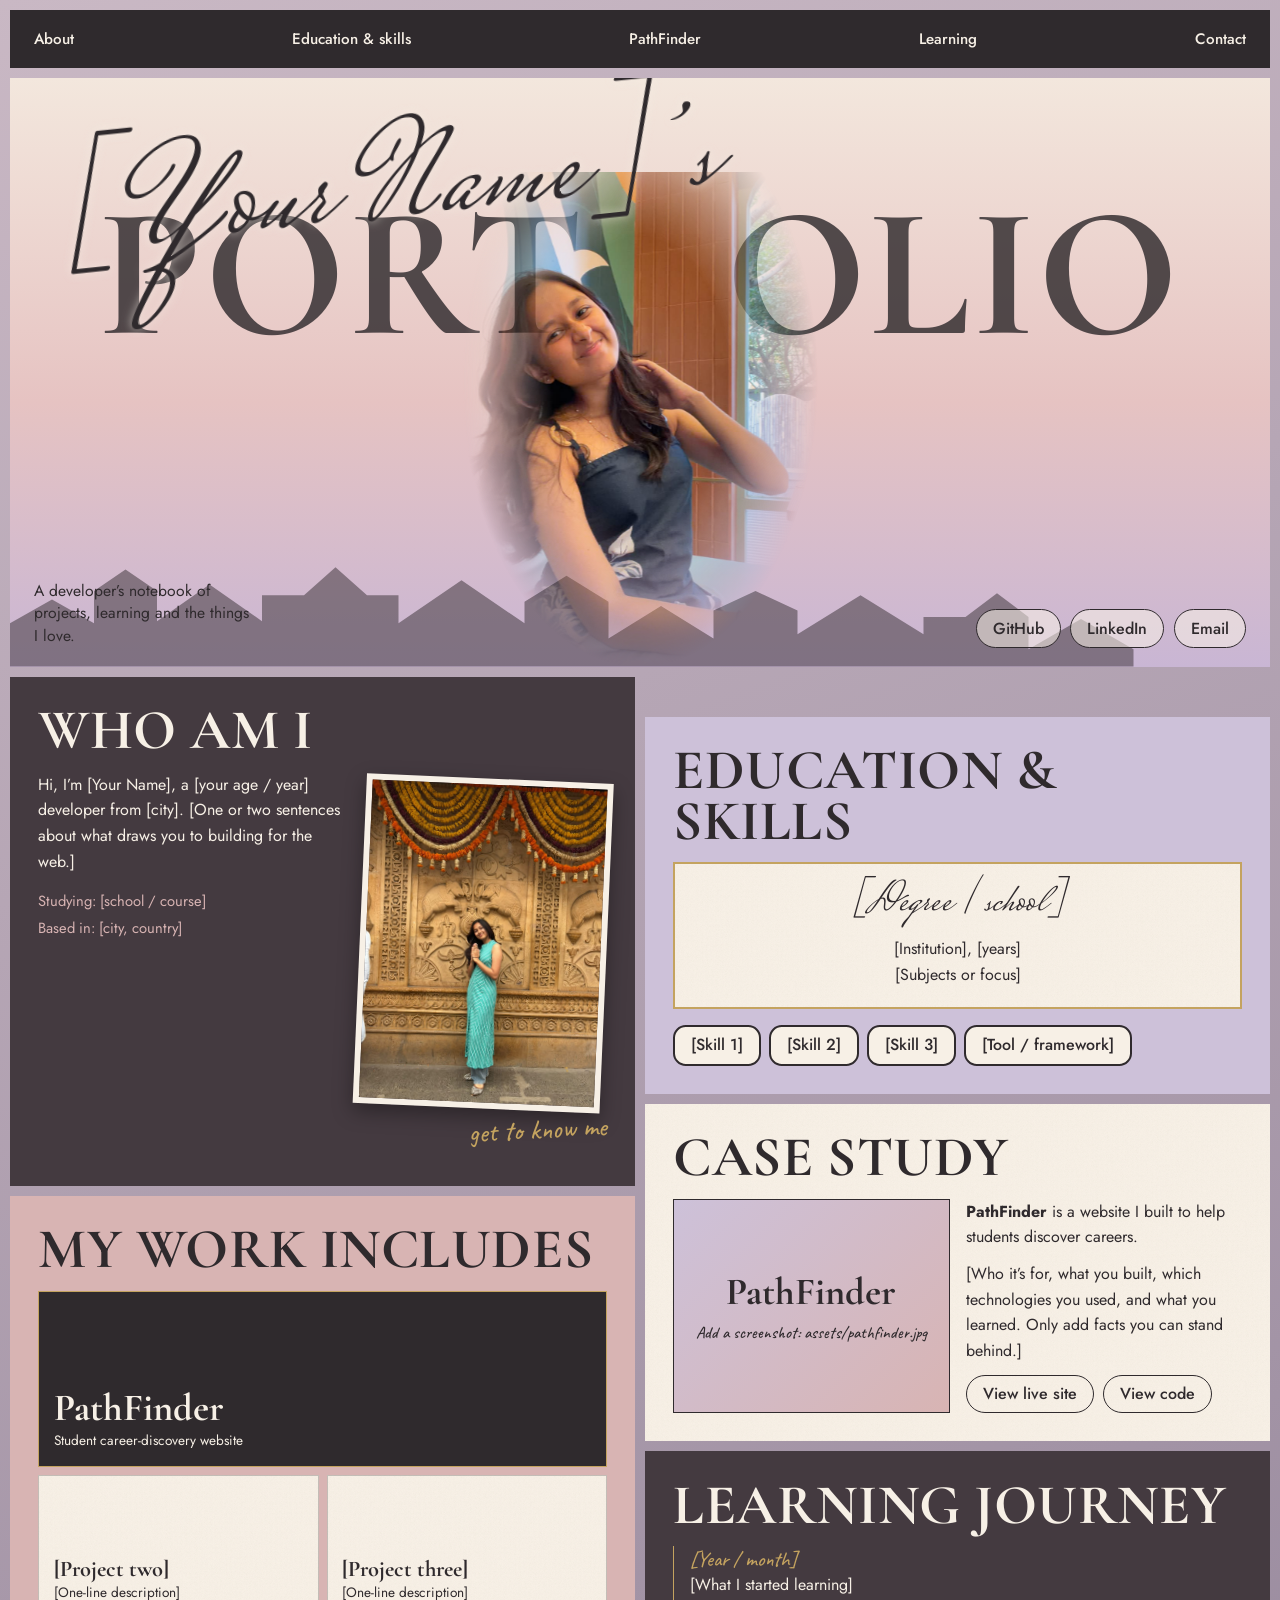
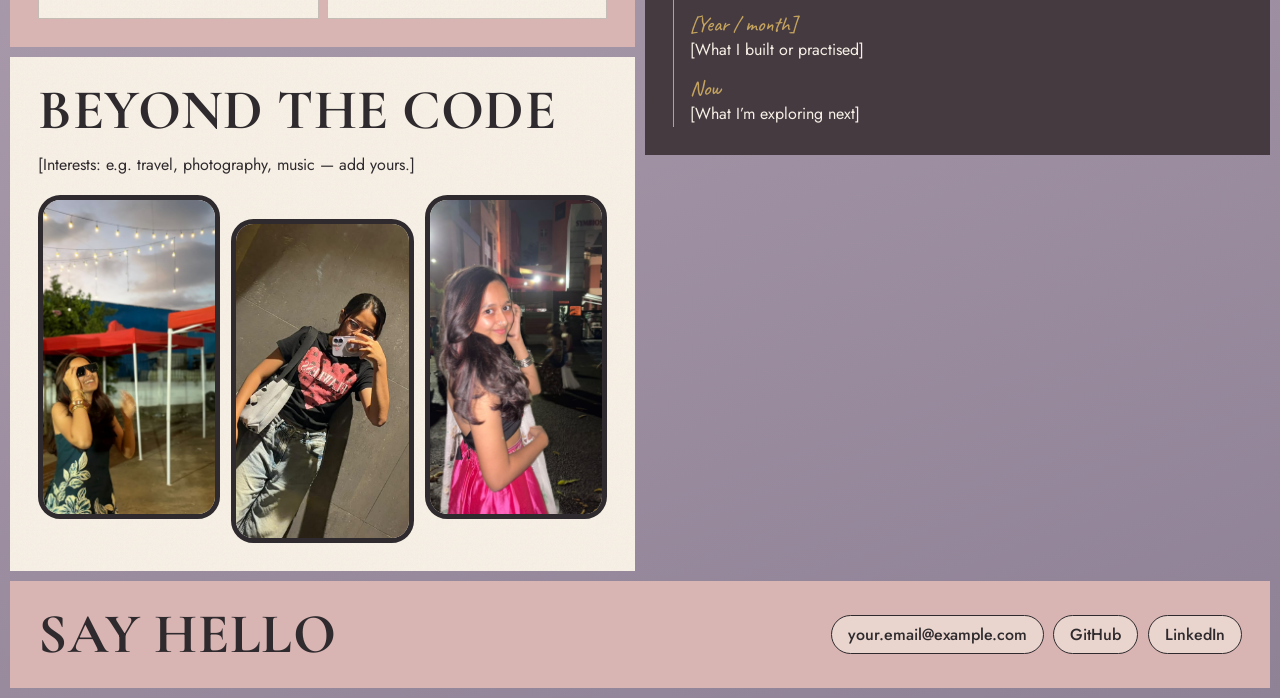
==== index.html @ ff63e225 "Initial portfolio commit" ====
<!DOCTYPE html>
<html lang="en">
<head>
  <meta charset="utf-8">
  <meta name="viewport" content="width=device-width, initial-scale=1">
  <title>[Your Name] — Developer Portfolio</title>
  <meta name="description" content="Developer portfolio featuring PathFinder, a student career-discovery website.">
  <link rel="preconnect" href="https://fonts.googleapis.com">
  <link rel="preconnect" href="https://fonts.gstatic.com" crossorigin>
  <link href="https://fonts.googleapis.com/css2?family=Caveat:wght@500&family=Cormorant+Garamond:wght@500;700&family=Jost:wght@400;500&family=Mrs+Saint+Delafield&display=swap" rel="stylesheet">
  <link rel="stylesheet" href="style.css">
  <script>document.documentElement.classList.add('js')</script>
</head>
<body>
<div class="board">

  <!-- NAV: edit the hrefs only if you rename a section id -->
  <nav class="nav" aria-label="Main">
    <a href="#about">About</a>
    <a href="#skills">Education &amp; skills</a>
    <a href="#pathfinder">PathFinder</a>
    <a href="#journey">Learning</a>
    <a href="#contact">Contact</a>
  </nav>

  <!-- HERO: script name overlaps the giant word; photo sits between the letters -->
  <header class="hero">
    <svg class="roofs" viewBox="0 0 1200 120" preserveAspectRatio="none" aria-hidden="true">
      <path d="M0 120V80l40-22 40 22v-30l30-20 30 20v28l50-34 50 34v-24h40l30-26 30 26h30v26l60-40 60 40v-20l40-24 40 24v34l50-30 50 30v-26l40-18 40 18v22l60-36 60 36v-16h40l30-22 30 22v30l50-28 50 28V120z"/>
    </svg>
    <p class="script name">[Your Name]’s</p>
    <h1 class="giant" aria-label="Portfolio">PORT<span class="gap"></span>OLIO</h1>
    <figure class="hero-photo"><img src="assets/photo-1-cafe.jpg" alt="Me smiling in a café, head tilted"></figure>
    <p class="tagline">A developer’s notebook of projects, learning and the things I love.</p>
    <p class="links"><a href="#" data-link="github">GitHub</a><a href="#" data-link="linkedin">LinkedIn</a><a href="mailto:your.email@example.com">Email</a></p>
  </header>

  <main class="cols">
    <div class="col">

      <section id="about" class="p dark reveal">
        <h2>Who am I</h2>
        <div class="split">
          <div>
            <p>Hi, I’m [Your Name], a [your age / year] developer from [city]. [One or two sentences about what draws you to building for the web.]</p>
            <p class="facts"><span>Studying: [school / course]</span><span>Based in: [city, country]</span></p>
          </div>
          <figure class="tilt"><img src="assets/photo-2-temple.jpg" alt="Me with hands folded, standing before a carved stone wall hung with marigold garlands"></figure>
        </div>
        <p class="note">get to know me</p>
      </section>

      <section id="projects" class="p rose reveal">
        <h2>My work includes</h2>
        <div class="tiles">
          <a class="tile feature" href="#pathfinder"><b>PathFinder</b><span>Student career-discovery website</span></a>
          <a class="tile" href="#"><b>[Project two]</b><span>[One-line description]</span></a>
          <a class="tile" href="#"><b>[Project three]</b><span>[One-line description]</span></a>
        </div>
      </section>

      <section id="interests" class="p paper reveal">
        <h2>Beyond the code</h2>
        <p>[Interests: e.g. travel, photography, music — add yours.]</p>
        <div class="phones">
          <figure><img src="assets/photo-3-lights.jpg" alt="Laughing under string lights, adjusting sunglasses" style="object-position:50% 60%"></figure>
          <figure><img src="assets/photo-4-mirror.jpg" alt="Mirror selfie in a graphic tee and jeans" style="object-position:55% 50%"></figure>
          <figure><img src="assets/photo-5-evening.jpg" alt="Looking back over my shoulder at an evening festival, in a pink skirt" style="object-position:40% 30%"></figure>
        </div>
      </section>
    </div>

    <div class="col">

      <section id="skills" class="p lav reveal">
        <h2>Education &amp; skills</h2>
        <div class="cert">
          <p class="script">[Degree / school]</p>
          <p>[Institution], [years]<br>[Subjects or focus]</p>
        </div>
        <ul class="pills">
          <li>[Skill 1]</li><li>[Skill 2]</li><li>[Skill 3]</li><li>[Tool / framework]</li>
        </ul>
      </section>

      <section id="pathfinder" class="p paper case reveal">
        <h2>Case study</h2>
        <div class="split2">
          <div class="shot" role="img" aria-label="Placeholder for a PathFinder screenshot"><span>PathFinder</span><small>Add a screenshot: assets/pathfinder.jpg</small></div>
          <div>
            <p><strong>PathFinder</strong> is a website I built to help students discover careers.</p>
            <p>[Who it’s for, what you built, which technologies you used, and what you learned. Only add facts you can stand behind.]</p>
            <p class="links dark-links"><a href="#" data-link="pathfinder-live">View live site</a><a href="#" data-link="pathfinder-code">View code</a></p>
          </div>
        </div>
      </section>

      <section id="journey" class="p dark reveal">
        <h2>Learning journey</h2>
        <ol class="steps">
          <li><b>[Year / month]</b> [What I started learning]</li>
          <li><b>[Year / month]</b> [What I built or practised]</li>
          <li><b>Now</b> [What I’m exploring next]</li>
        </ol>
      </section>
    </div>
  </main>

  <footer id="contact" class="p rose contact reveal">
    <h2>Say hello</h2>
    <p class="links"><a href="mailto:your.email@example.com">your.email@example.com</a><a href="#" data-link="github">GitHub</a><a href="#" data-link="linkedin">LinkedIn</a></p>
  </footer>
</div>
<script>
/* Reveal panels as they scroll into view (skipped if the visitor prefers reduced motion). */
const items = document.querySelectorAll('.reveal');
if (!matchMedia('(prefers-reduced-motion: reduce)').matches && 'IntersectionObserver' in window) {
  const io = new IntersectionObserver(es => es.forEach(e => { if (e.isIntersecting) { e.target.classList.add('in'); io.unobserve(e.target); } }), { threshold: .12 });
  items.forEach(i => io.observe(i));
} else items.forEach(i => i.classList.add('in'));

/* Add your real URLs here; links marked data-link will be filled in automatically. */
const URLS = { github: '', linkedin: '', 'pathfinder-live': '', 'pathfinder-code': '' };
document.querySelectorAll('[data-link]').forEach(a => { const u = URLS[a.dataset.link]; if (u) { a.href = u; a.target = '_blank'; a.rel = 'noopener'; } });
</script>
</body>
</html>
---- style.css ----
/* ---------- Tokens ---------- */
:root{
  --ivory:#f7f0e6; --rose:#d8b4b3; --lav:#cdc1d9; --gold:#c4a35f; --charcoal:#2f2a2d; --plum:#443a40;
  --serif:"Cormorant Garamond",Georgia,serif; --sans:"Jost",system-ui,sans-serif;
  --hand:"Caveat","Segoe Script",cursive; --script:"Mrs Saint Delafield","Snell Roundhand",cursive;
  --paper:url("data:image/svg+xml,%3Csvg xmlns='http://www.w3.org/2000/svg' width='160' height='160'%3E%3Cfilter id='n'%3E%3CfeTurbulence baseFrequency='.8' numOctaves='2'/%3E%3CfeColorMatrix values='0 0 0 0 .5 0 0 0 0 .4 0 0 0 0 .3 0 0 0 .09 0'/%3E%3C/filter%3E%3Crect width='160' height='160' filter='url(%23n)'/%3E%3C/svg%3E");
}
*{box-sizing:border-box;margin:0}
body{font:400 1rem/1.6 var(--sans);color:var(--charcoal);background:#a99aa6 linear-gradient(160deg,#c9b8c4,#8f8196)}
img{display:block;width:100%;height:100%;object-fit:cover}
a{color:inherit}
a:focus-visible{outline:2px solid var(--gold);outline-offset:3px}
p+p{margin-top:.7rem}

/* ---------- Board (the magazine grid) ---------- */
.board{max-width:1320px;margin:0 auto;padding:10px;display:grid;gap:10px}
.cols{display:grid;grid-template-columns:1fr 1fr;gap:10px;align-items:start}
.col{display:flex;flex-direction:column;gap:10px}
.col+.col{margin-top:2.5rem}
.col+.col #journey{flex:1} /* staggers the two columns like the reference */
.p{padding:clamp(1.1rem,2.2vw,1.8rem);background:var(--ivory) var(--paper)}
.dark{background:var(--plum);color:var(--ivory)}
.rose{background:var(--rose)}
.lav{background:var(--lav)}
h2{font:700 clamp(2rem,4.4vw,3.6rem)/.9 var(--serif);text-transform:uppercase;letter-spacing:.01em;margin-bottom:1rem}

/* ---------- Nav ---------- */
.nav{display:flex;justify-content:space-between;gap:1rem;padding:.9rem 1.5rem;background:var(--charcoal);overflow-x:auto}
.nav a{color:var(--ivory);text-decoration:none;font:500 .95rem var(--sans);white-space:nowrap;padding:.2rem 0;border-bottom:1px solid transparent;transition:border-color .25s}
.nav a:hover{border-color:var(--gold)}

/* ---------- Hero ---------- */
.hero{position:relative;overflow:hidden;min-height:clamp(24rem,46vw,38rem);background:linear-gradient(180deg,#f3e7dd 0%,#e6c3c2 55%,#c9b6d4 100%)}
.roofs{position:absolute;inset:auto 0 0;width:100%;height:22%;fill:var(--plum);opacity:.55}
.giant{position:absolute;left:0;right:0;top:20%;text-align:center;white-space:nowrap;font:700 clamp(3rem,14.5vw,12.8rem)/.85 var(--serif);color:var(--charcoal);opacity:.82;letter-spacing:.01em}
.gap{display:inline-block;width:.75em}
.name{position:absolute;z-index:3;left:4%;top:8%;font:400 clamp(3.6rem,11vw,9rem)/1 var(--script);color:var(--charcoal);transform:rotate(-6deg);text-shadow:0 0 10px rgba(247,240,230,.7);margin:0}
.hero-photo{position:absolute;z-index:2;left:50%;bottom:0;width:clamp(11rem,29vw,24rem);aspect-ratio:3/4;transform:translateX(-50%);
  -webkit-mask-image:radial-gradient(ellipse 48% 58% at 50% 42%,#000 50%,transparent 100%);mask-image:radial-gradient(ellipse 48% 58% at 50% 42%,#000 50%,transparent 100%)}
.tagline{position:absolute;z-index:3;left:1.5rem;bottom:1.2rem;max-width:min(24ch,38vw);font-size:.98rem;line-height:1.45}
.hero .links{position:absolute;z-index:3;right:1.5rem;bottom:1.2rem}

/* ---------- Links as pills ---------- */
.links{display:flex;flex-wrap:wrap;gap:.6rem}
.links a{padding:.35rem 1rem;border:1.5px solid currentColor;border-radius:99px;background:rgba(247,240,230,.55);color:var(--charcoal);text-decoration:none;font-weight:500;transition:background .25s,transform .25s}
.links a:hover{background:var(--ivory);transform:translateY(-2px)}
.dark-links a{background:transparent}

/* ---------- Panels ---------- */
.split{display:grid;grid-template-columns:1.1fr .9fr;gap:1.2rem;align-items:start}
.facts{display:grid;gap:.2rem;margin-top:1rem;font-size:.92rem;color:var(--rose)}
.tilt{aspect-ratio:3/4;border:6px solid var(--ivory);box-shadow:0 8px 20px rgba(0,0,0,.35);transform:rotate(2.5deg) translateY(.4rem);transition:transform .4s}
.tilt:hover{transform:rotate(0)}
.note{margin-top:1.4rem;font:500 1.7rem var(--hand);color:var(--gold);text-align:right;transform:rotate(-3deg)}

.tiles{display:grid;grid-template-columns:1fr 1fr;gap:8px}
.tile{display:flex;flex-direction:column;justify-content:flex-end;min-height:9rem;padding:.9rem;background:var(--ivory) var(--paper);text-decoration:none;border:1px solid rgba(47,42,45,.25);transition:transform .3s,box-shadow .3s}
.tile:hover{transform:translateY(-3px);box-shadow:0 8px 16px rgba(47,42,45,.2)}
.tile b{font:700 1.4rem/1.1 var(--serif)} .tile span{font-size:.85rem}
.feature{grid-column:1/-1;min-height:11rem;background:var(--charcoal);color:var(--ivory);border-color:var(--gold)}
.feature b{font-size:2.4rem}

.phones{display:grid;grid-template-columns:repeat(3,1fr);gap:.7rem;margin-top:1.1rem}
.phones figure{aspect-ratio:9/16;border:5px solid var(--charcoal);border-radius:1.4rem;overflow:hidden}
.phones figure:nth-child(2){margin-top:1.5rem}
.phones img{transition:transform .5s}.phones figure:hover img{transform:scale(1.05)}

.cert{padding:1.2rem;margin-bottom:1rem;background:var(--ivory) var(--paper);border:2px double var(--gold);text-align:center}
.cert .script{font:400 2.6rem/1 var(--script)}
.pills{display:flex;flex-wrap:wrap;gap:.5rem;list-style:none;padding:0}
.pills li{padding:.35rem 1rem;border:2px solid var(--charcoal);border-radius:.8rem;background:var(--ivory);font-weight:500}

.case h2{color:var(--charcoal)}
.split2{display:grid;grid-template-columns:1fr 1fr;gap:1rem}
.shot{display:flex;flex-direction:column;align-items:center;justify-content:center;gap:.4rem;min-height:12rem;padding:1rem;text-align:center;background:linear-gradient(135deg,var(--lav),var(--rose));border:1px solid var(--charcoal)}
.shot span{font:700 2.4rem var(--serif)} .shot small{font:500 1.05rem var(--hand)}

.steps{list-style:none;padding:0;display:grid;gap:.8rem;border-left:1px solid var(--gold);padding-left:1rem}
.steps b{display:block;font:500 1.3rem var(--hand);color:var(--gold)}

.contact{display:flex;flex-wrap:wrap;align-items:center;justify-content:space-between;gap:1rem}
.contact h2{margin:0}

/* ---------- Entrance (only when JS is on) ---------- */
.js .reveal{opacity:0;transform:translateY(14px);transition:opacity .7s ease,transform .7s ease}
.js .reveal.in{opacity:1;transform:none}
.name,.tagline,.hero-photo{animation:rise .9s ease both}
.giant{animation:fade 1.1s ease both}
.hero-photo{animation-delay:.25s}.name{animation-delay:.5s}.tagline{animation-delay:.7s}
@keyframes rise{from{opacity:0;translate:0 14px}}
@keyframes fade{from{opacity:0}}
@media (prefers-reduced-motion:reduce){*{animation:none!important;transition:none!important}.js .reveal{opacity:1;transform:none}}

/* ---------- Mobile: single column, same character ---------- */
@media (max-width:820px){
  .cols,.col{display:contents}
  .cols>.col>*{order:0} #about{order:1}#skills{order:2}#projects{order:3}#pathfinder{order:4}#interests{order:5}#journey{order:6}
  .board{display:flex;flex-direction:column}
  .hero{order:-1;min-height:26rem} .nav{order:-2}.contact{order:9}
  .name{left:3%;top:5%} .giant{top:24%}
  .tagline{max-width:44vw;font-size:.88rem} .hero .links{flex-direction:column;align-items:flex-end;gap:.3rem}
  .hero .links a{padding:.15rem .7rem;font-size:.85rem}
  .split,.split2{grid-template-columns:1fr}
  .tilt{max-width:15rem;justify-self:center}
}
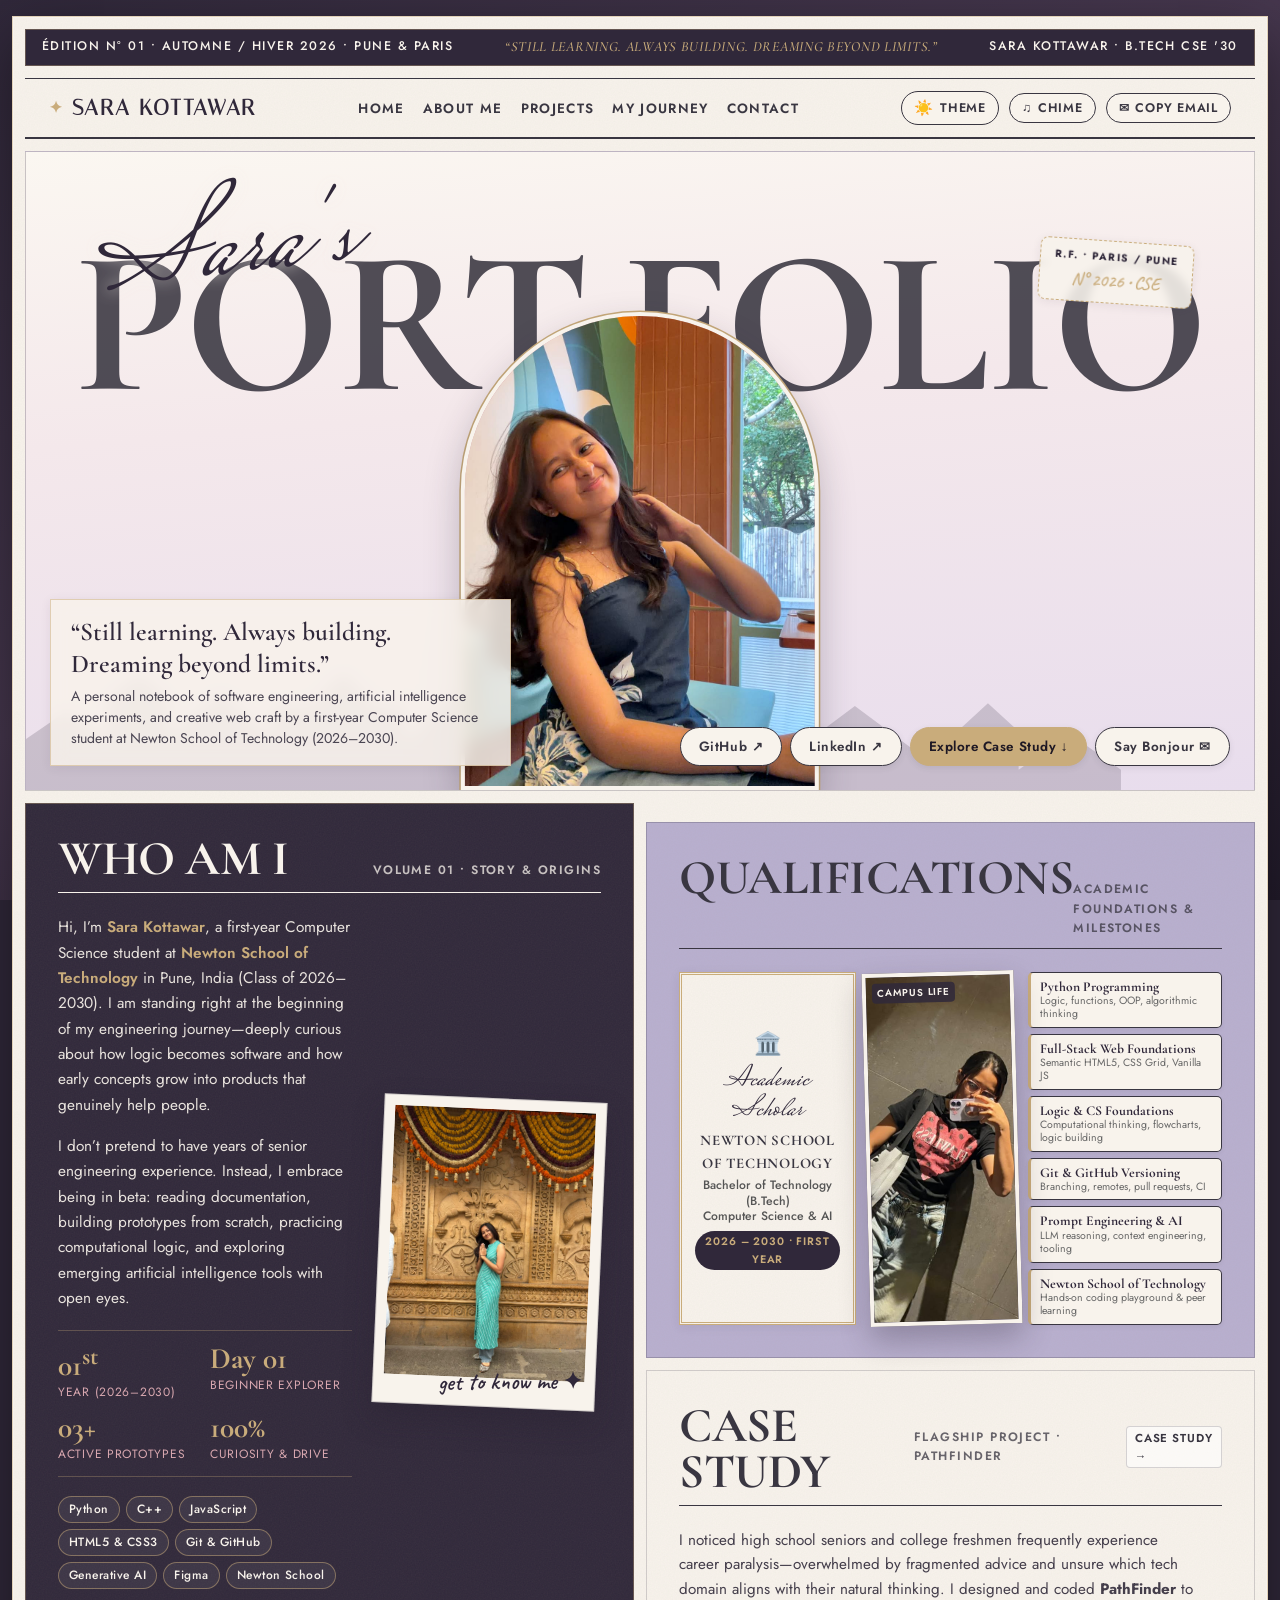
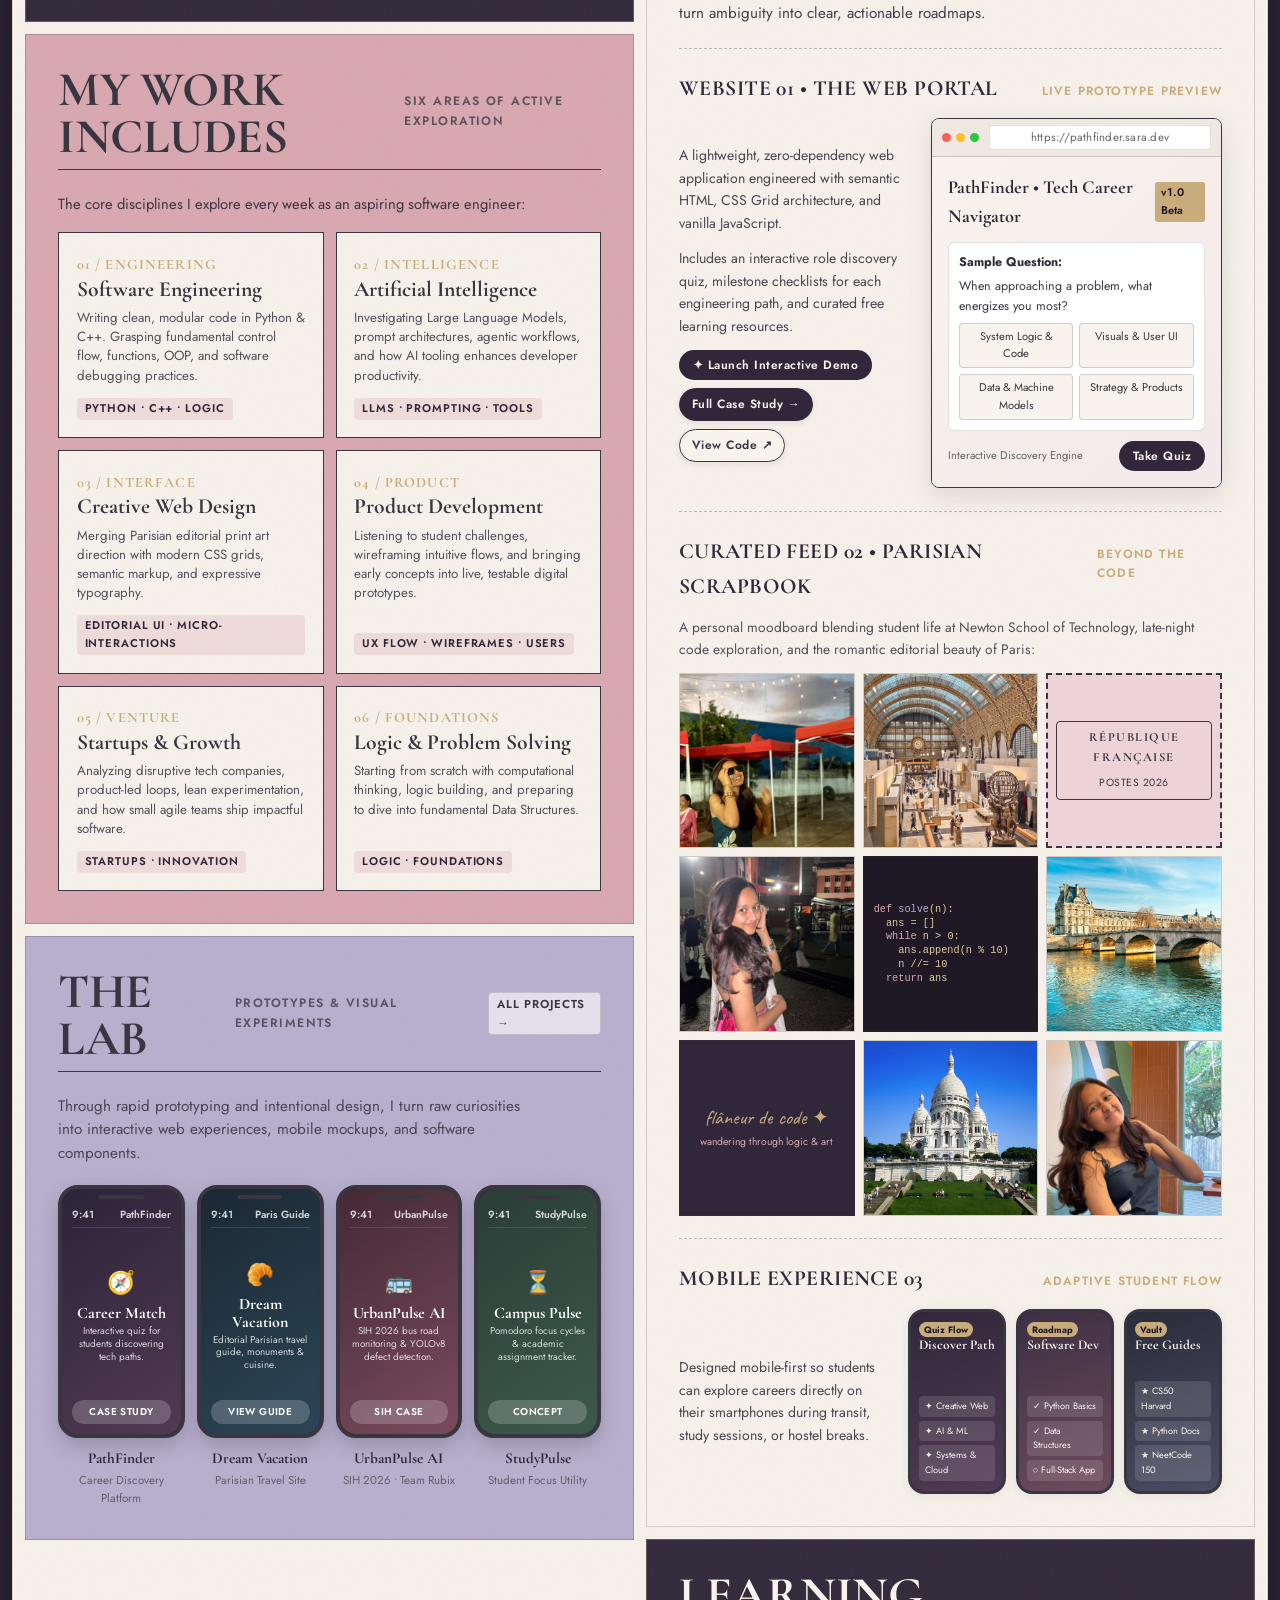
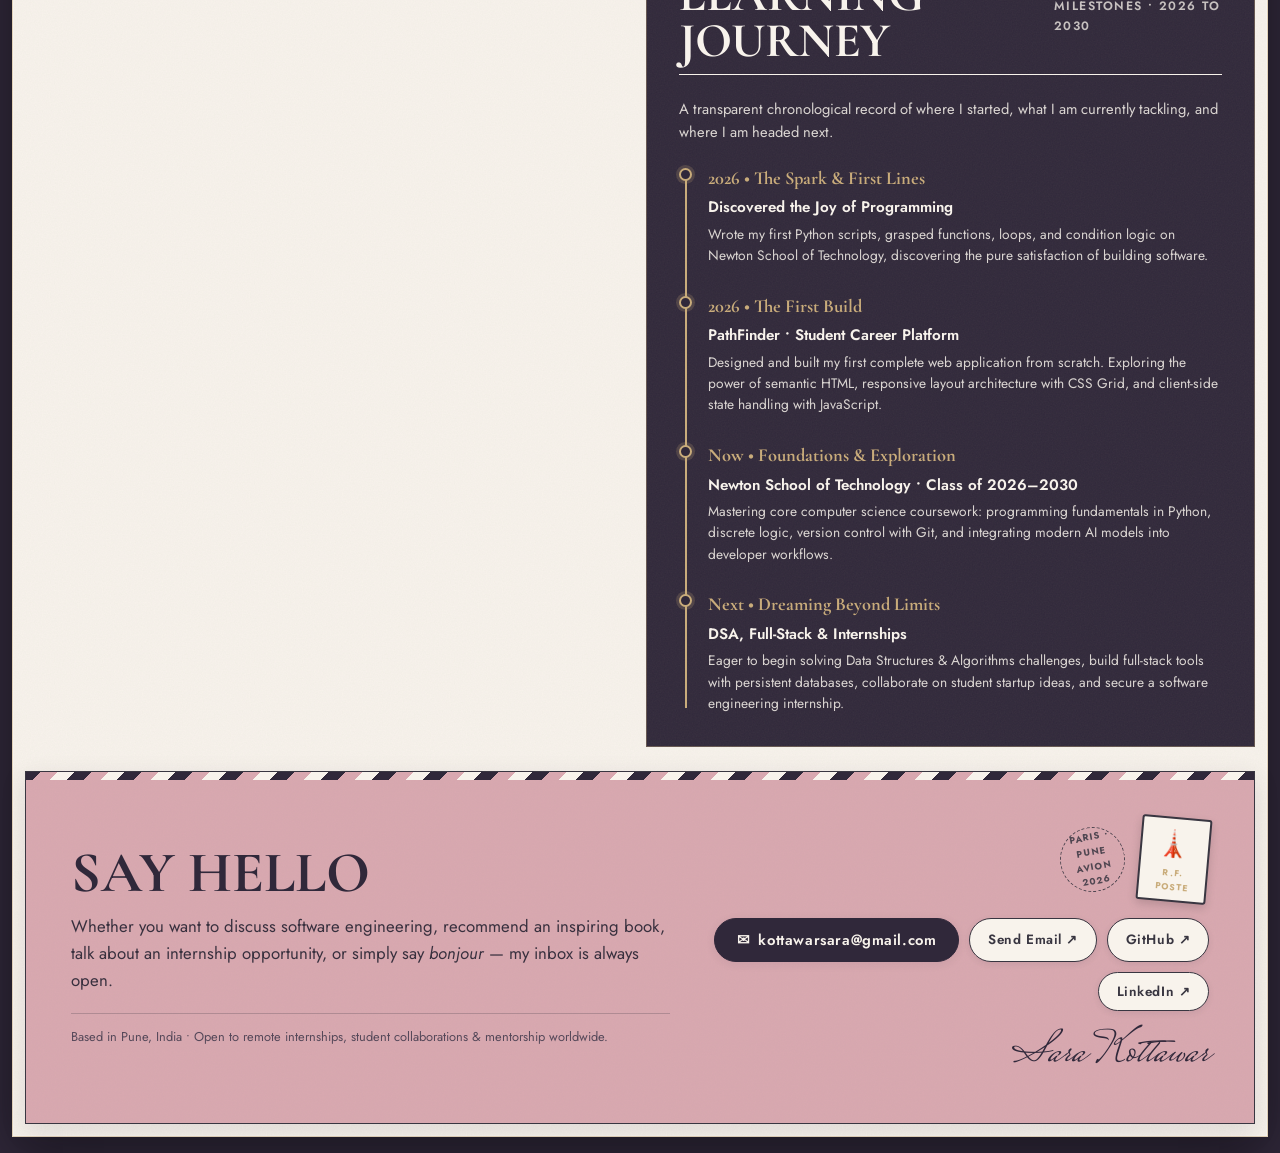
==== commit 9e0245ae: "Upgrade portfolio to multi-page editorial experience with dark mode, project case studies (PathFinde" ====
--- a/index.html
+++ b/index.html
@@ -1,127 +1,964 @@
 <!DOCTYPE html>
 <html lang="en">
+
 <head>
   <meta charset="utf-8">
   <meta name="viewport" content="width=device-width, initial-scale=1">
-  <title>[Your Name] — Developer Portfolio</title>
-  <meta name="description" content="Developer portfolio featuring PathFinder, a student career-discovery website.">
+  <title>Sara Kottawar — Developer Portfolio &amp; Parisian Editorial Notebook</title>
+  <meta name="description"
+    content="Personal developer portfolio of Sara Kottawar, first-year Computer Science student at Newton School of Technology (2026–2030). Still learning. Always building. Dreaming beyond limits.">
+
+  <!-- Google Fonts: Editorial Serifs, Clean Sans & Parisian Calligraphy -->
   <link rel="preconnect" href="https://fonts.googleapis.com">
   <link rel="preconnect" href="https://fonts.gstatic.com" crossorigin>
-  <link href="https://fonts.googleapis.com/css2?family=Caveat:wght@500&family=Cormorant+Garamond:wght@500;700&family=Jost:wght@400;500&family=Mrs+Saint+Delafield&display=swap" rel="stylesheet">
+  <link
+    href="https://fonts.googleapis.com/css2?family=Caveat:wght@400;500;600;700&family=Cormorant+Garamond:ital,wght@0,400;0,500;0,600;0,700;1,400;1,600&family=Italiana&family=Jost:ital,wght@0,300;0,400;0,500;0,600;0,700;1,400&family=Mrs+Saint+Delafield&display=swap"
+    rel="stylesheet">
+
   <link rel="stylesheet" href="style.css">
   <script>document.documentElement.classList.add('js')</script>
 </head>
+
 <body>
-<div class="board">
-
-  <!-- NAV: edit the hrefs only if you rename a section id -->
-  <nav class="nav" aria-label="Main">
-    <a href="#about">About</a>
-    <a href="#skills">Education &amp; skills</a>
-    <a href="#pathfinder">PathFinder</a>
-    <a href="#journey">Learning</a>
-    <a href="#contact">Contact</a>
-  </nav>
-
-  <!-- HERO: script name overlaps the giant word; photo sits between the letters -->
-  <header class="hero">
-    <svg class="roofs" viewBox="0 0 1200 120" preserveAspectRatio="none" aria-hidden="true">
-      <path d="M0 120V80l40-22 40 22v-30l30-20 30 20v28l50-34 50 34v-24h40l30-26 30 26h30v26l60-40 60 40v-20l40-24 40 24v34l50-30 50 30v-26l40-18 40 18v22l60-36 60 36v-16h40l30-22 30 22v30l50-28 50 28V120z"/>
-    </svg>
-    <p class="script name">[Your Name]’s</p>
-    <h1 class="giant" aria-label="Portfolio">PORT<span class="gap"></span>OLIO</h1>
-    <figure class="hero-photo"><img src="assets/photo-1-cafe.jpg" alt="Me smiling in a café, head tilted"></figure>
-    <p class="tagline">A developer’s notebook of projects, learning and the things I love.</p>
-    <p class="links"><a href="#" data-link="github">GitHub</a><a href="#" data-link="linkedin">LinkedIn</a><a href="mailto:your.email@example.com">Email</a></p>
-  </header>
-
-  <main class="cols">
-    <div class="col">
-
-      <section id="about" class="p dark reveal">
-        <h2>Who am I</h2>
-        <div class="split">
-          <div>
-            <p>Hi, I’m [Your Name], a [your age / year] developer from [city]. [One or two sentences about what draws you to building for the web.]</p>
-            <p class="facts"><span>Studying: [school / course]</span><span>Based in: [city, country]</span></p>
-          </div>
-          <figure class="tilt"><img src="assets/photo-2-temple.jpg" alt="Me with hands folded, standing before a carved stone wall hung with marigold garlands"></figure>
+
+  <div class="board">
+
+    <!-- TOP RIBBON: Editorial Masthead Header -->
+    <div class="edition-strip">
+      <span>Édition N° 01 • Automne / Hiver 2026 • Pune &amp; Paris</span>
+      <span class="tagline-mini">“Still learning. Always building. Dreaming beyond limits.”</span>
+      <span>Sara Kottawar • B.Tech CSE '30</span>
+    </div>
+
+    <!-- NAVIGATION -->
+    <nav class="nav-bar" aria-label="Main Navigation">
+      <div class="nav-brand">
+        <span class="flower">✦</span> SARA KOTTAWAR
+      </div>
+
+      <ul class="nav-links">
+        <li><a href="index.html" class="active-link">Home</a></li>
+        <li><a href="about.html">About Me</a></li>
+        <li><a href="projects.html">Projects</a></li>
+        <li><a href="journey.html">My Journey</a></li>
+        <li><a href="contact.html">Contact</a></li>
+      </ul>
+
+      <div class="nav-actions">
+        <button class="theme-toggle-btn audio-btn" id="themeToggleBtn" title="Toggle Light / Dark Mode" aria-label="Toggle Light / Dark Mode">
+          <span class="theme-icon">☀️</span> Theme
+        </button>
+        <button class="audio-btn" id="parisChimeBtn" title="Play gentle Parisian harmonic chime">
+          <span>♫</span> Chime
+        </button>
+        <button class="copy-email-nav" data-copy="kottawarsara@gmail.com" title="Copy email address">
+          <span>✉</span> Copy Email
+        </button>
+      </div>
+    </nav>
+
+    <!-- ========================================================================
+       HERO MASTHEAD: Oversized Pinterest Magazine Composition
+       ======================================================================== -->
+    <header class="hero">
+      <!-- Subtle Parisian Rooftop Skyline Silhouette -->
+      <svg class="hero-skyline" viewBox="0 0 1200 120" preserveAspectRatio="none" aria-hidden="true">
+        <path
+          d="M0 120V80l40-22 40 22v-30l30-20 30 20v28l50-34 50 34v-24h40l30-26 30 26h30v26l60-40 60 40v-20l40-24 40 24v34l50-30 50 30v-26l40-18 40 18v22l60-36 60 36v-16h40l30-22 30 22v30l50-28 50 28V120z" />
+      </svg>
+
+      <!-- Handwritten Signature Script Overlap -->
+      <p class="hero-script-name">Sara's</p>
+
+      <!-- Giant Typography: PORT [Cameo] FOLIO -->
+      <div class="masthead-title" aria-label="Portfolio">
+        <span class="masthead-word-left">PORT</span>
+        <span class="masthead-word-right">FOLIO</span>
+      </div>
+
+      <!-- Center Portrait Cameo Cutout -->
+      <figure class="hero-cameo">
+        <div class="hero-cameo-frame">
+          <img src="assets/photo-1-cafe.jpg" alt="Sara smiling warmly in a café, head tilted with natural light">
         </div>
-        <p class="note">get to know me</p>
-      </section>
-
-      <section id="projects" class="p rose reveal">
-        <h2>My work includes</h2>
-        <div class="tiles">
-          <a class="tile feature" href="#pathfinder"><b>PathFinder</b><span>Student career-discovery website</span></a>
-          <a class="tile" href="#"><b>[Project two]</b><span>[One-line description]</span></a>
-          <a class="tile" href="#"><b>[Project three]</b><span>[One-line description]</span></a>
+      </figure>
+
+      <!-- Decorative Parisian Postmark Badge -->
+      <div class="hero-stamp-badge">
+        <span>R.F. • PARIS / PUNE</span>
+        <small>N° 2026 • CSE</small>
+      </div>
+
+      <!-- Hero Bottom Content: Narrative & Pill Actions -->
+      <div class="hero-footer-content">
+        <div class="hero-positioning">
+          <h2 class="quote-lead">“Still learning. Always building. Dreaming beyond limits.”</h2>
+          <p>A personal notebook of software engineering, artificial intelligence experiments, and creative web craft by
+            a first-year Computer Science student at Newton School of Technology (2026–2030).</p>
         </div>
-      </section>
-
-      <section id="interests" class="p paper reveal">
-        <h2>Beyond the code</h2>
-        <p>[Interests: e.g. travel, photography, music — add yours.]</p>
-        <div class="phones">
-          <figure><img src="assets/photo-3-lights.jpg" alt="Laughing under string lights, adjusting sunglasses" style="object-position:50% 60%"></figure>
-          <figure><img src="assets/photo-4-mirror.jpg" alt="Mirror selfie in a graphic tee and jeans" style="object-position:55% 50%"></figure>
-          <figure><img src="assets/photo-5-evening.jpg" alt="Looking back over my shoulder at an evening festival, in a pink skirt" style="object-position:40% 30%"></figure>
+
+        <div class="hero-pills">
+          <div class="pills-group">
+            <a href="https://github.com/pagoll-glitch" target="_blank" rel="noopener" class="pill-link">GitHub ↗</a>
+            <a href="https://linkedin.com" target="_blank" rel="noopener" class="pill-link">LinkedIn ↗</a>
+            <a href="#pathfinder" class="pill-link gold-accent">Explore Case Study ↓</a>
+            <a href="#contact" class="pill-link">Say Bonjour ✉</a>
+          </div>
         </div>
-      </section>
+      </div>
+    </header>
+
+    <!-- ========================================================================
+       THE ASYMMETRICAL EDITORIAL GRID
+       ======================================================================== -->
+    <main class="cols">
+
+      <!-- ----------------------------------------------------------------------
+         LEFT COLUMN
+         ---------------------------------------------------------------------- -->
+      <div class="col col-left">
+
+        <!-- 1. WHO AM I PANEL -->
+        <section id="about" class="panel panel-dark reveal">
+          <div class="panel-head">
+            <h2 class="panel-title">Who Am I</h2>
+            <span class="panel-label">Volume 01 • Story &amp; Origins</span>
+          </div>
+
+          <div class="whoami-split">
+            <div class="whoami-bio">
+              <p>Hi, I’m <strong>Sara Kottawar</strong>, a first-year Computer Science student at <strong>Newton School of
+                  Technology</strong> in Pune, India (Class of 2026–2030). I am standing right at the beginning of my engineering
+                journey—deeply curious about how logic becomes software and how early concepts grow into products that
+                genuinely help people.</p>
+
+              <p>I don’t pretend to have years of senior engineering experience. Instead, I embrace being in beta:
+                reading documentation, building prototypes from scratch, practicing computational logic, and exploring
+                emerging artificial intelligence tools with open eyes.</p>
+
+              <!-- Key Fast Facts -->
+              <div class="whoami-stats">
+                <div class="stat-item">
+                  <span class="stat-num">01<sup>st</sup></span>
+                  <span class="stat-desc">Year (2026–2030)</span>
+                </div>
+                <div class="stat-item">
+                  <span class="stat-num">Day 01</span>
+                  <span class="stat-desc">Beginner Explorer</span>
+                </div>
+                <div class="stat-item">
+                  <span class="stat-num">03+</span>
+                  <span class="stat-desc">Active Prototypes</span>
+                </div>
+                <div class="stat-item">
+                  <span class="stat-num">100%</span>
+                  <span class="stat-desc">Curiosity &amp; Drive</span>
+                </div>
+              </div>
+
+              <!-- Tech Exploration Pills -->
+              <ul class="tech-pill-list">
+                <li>Python</li>
+                <li>C++</li>
+                <li>JavaScript</li>
+                <li>HTML5 &amp; CSS3</li>
+                <li>Git &amp; GitHub</li>
+                <li>Generative AI</li>
+                <li>Figma</li>
+                <li>Newton School</li>
+              </ul>
+            </div>
+
+            <!-- Polaroid Photo Frame -->
+            <figure class="polaroid-tilt">
+              <div class="polaroid-img">
+                <img src="assets/photo-2-temple.jpg"
+                  alt="Sara standing with folded hands before a carved golden temple wall hung with marigold garlands">
+              </div>
+              <p class="polaroid-script-note">get to know me ✦</p>
+            </figure>
+          </div>
+        </section>
+
+        <!-- 2. MY WORK INCLUDES: 6-CARD MAGAZINE GRID -->
+        <section id="includes" class="panel panel-rose reveal">
+          <div class="panel-head">
+            <h2 class="panel-title">My Work Includes</h2>
+            <span class="panel-label">Six Areas of Active Exploration</span>
+          </div>
+
+          <p style="font-size: 0.92rem; color: #3d3444; margin-bottom: 0.8rem;">
+            The core disciplines I explore every week as an aspiring software engineer:
+          </p>
+
+          <div class="work-grid">
+            <!-- Card 1 -->
+            <div class="work-card">
+              <div>
+                <span class="work-card-num">01 / ENGINEERING</span>
+                <h3>Software Engineering</h3>
+                <p>Writing clean, modular code in Python &amp; C++. Grasping fundamental control flow, functions, OOP,
+                  and software debugging practices.</p>
+              </div>
+              <span class="work-card-tag">Python &bull; C++ &bull; Logic</span>
+            </div>
+
+            <!-- Card 2 -->
+            <div class="work-card">
+              <div>
+                <span class="work-card-num">02 / INTELLIGENCE</span>
+                <h3>Artificial Intelligence</h3>
+                <p>Investigating Large Language Models, prompt architectures, agentic workflows, and how AI tooling
+                  enhances developer productivity.</p>
+              </div>
+              <span class="work-card-tag">LLMs &bull; Prompting &bull; Tools</span>
+            </div>
+
+            <!-- Card 3 -->
+            <div class="work-card">
+              <div>
+                <span class="work-card-num">03 / INTERFACE</span>
+                <h3>Creative Web Design</h3>
+                <p>Merging Parisian editorial print art direction with modern CSS grids, semantic markup, and expressive
+                  typography.</p>
+              </div>
+              <span class="work-card-tag">Editorial UI &bull; Micro-interactions</span>
+            </div>
+
+            <!-- Card 4 -->
+            <div class="work-card">
+              <div>
+                <span class="work-card-num">04 / PRODUCT</span>
+                <h3>Product Development</h3>
+                <p>Listening to student challenges, wireframing intuitive flows, and bringing early concepts into live,
+                  testable digital prototypes.</p>
+              </div>
+              <span class="work-card-tag">UX Flow &bull; Wireframes &bull; Users</span>
+            </div>
+
+            <!-- Card 5 -->
+            <div class="work-card">
+              <div>
+                <span class="work-card-num">05 / VENTURE</span>
+                <h3>Startups &amp; Growth</h3>
+                <p>Analyzing disruptive tech companies, product-led loops, lean experimentation, and how small agile
+                  teams ship impactful software.</p>
+              </div>
+              <span class="work-card-tag">Startups &bull; Innovation</span>
+            </div>
+
+            <!-- Card 6 -->
+            <div class="work-card">
+              <div>
+                <span class="work-card-num">06 / FOUNDATIONS</span>
+                <h3>Logic &amp; Problem Solving</h3>
+                <p>Starting from scratch with computational thinking, logic building, and preparing to dive into fundamental Data Structures.</p>
+              </div>
+              <span class="work-card-tag">Logic &bull; Foundations</span>
+            </div>
+          </div>
+        </section>
+
+        <!-- 3. THE LAB & EXPERIMENTS: 4 PHONE MOCKUPS (VIDEOGRAPHY in reference) -->
+        <section id="lab" class="panel panel-lav reveal">
+          <div class="panel-head">
+            <h2 class="panel-title">The Lab</h2>
+            <div style="display: flex; align-items: center; gap: 12px;">
+              <span class="panel-label">Prototypes &amp; Visual Experiments</span>
+              <a href="projects.html" class="back-link" style="font-size: 0.72rem; padding: 2px 8px;">All Projects &rarr;</a>
+            </div>
+          </div>
+
+          <p class="lab-statement">
+            Through rapid prototyping and intentional design, I turn raw curiosities into interactive web experiences,
+            mobile mockups, and software components.
+          </p>
+
+          <div class="phones-row">
+            <!-- Phone 1: PathFinder -->
+            <div class="phone-mockup">
+              <div class="phone-bezel">
+                <div class="phone-notch"></div>
+                <div class="phone-screen screen-theme-1">
+                  <div class="screen-header-bar">
+                    <span>9:41</span>
+                    <span>PathFinder</span>
+                  </div>
+                  <div class="screen-body">
+                    <span class="screen-icon">🧭</span>
+                    <div class="screen-app-title">Career Match</div>
+                    <div class="screen-app-desc">Interactive quiz for students discovering tech paths.</div>
+                  </div>
+                  <a href="project-pathfinder.html" class="screen-footer-btn" style="text-decoration: none; text-align: center; display: block;">Case Study</a>
+                </div>
+              </div>
+              <div class="phone-info">
+                <h4>PathFinder</h4>
+                <p>Career Discovery Platform</p>
+              </div>
+            </div>
+
+            <!-- Phone 2: Dream Vacation -->
+            <div class="phone-mockup">
+              <div class="phone-bezel">
+                <div class="phone-notch"></div>
+                <div class="phone-screen screen-theme-2">
+                  <div class="screen-header-bar">
+                    <span>9:41</span>
+                    <span>Paris Guide</span>
+                  </div>
+                  <div class="screen-body">
+                    <span class="screen-icon">🥐</span>
+                    <div class="screen-app-title">Dream Vacation</div>
+                    <div class="screen-app-desc">Editorial Parisian travel guide, monuments &amp; cuisine.</div>
+                  </div>
+                  <a href="project-dream-vacation.html" class="screen-footer-btn" style="text-decoration: none; text-align: center; display: block;">View Guide</a>
+                </div>
+              </div>
+              <div class="phone-info">
+                <h4>Dream Vacation</h4>
+                <p>Parisian Travel Site</p>
+              </div>
+            </div>
+
+            <!-- Phone 3: UrbanPulse AI (SIH 2026) -->
+            <div class="phone-mockup">
+              <div class="phone-bezel">
+                <div class="phone-notch"></div>
+                <div class="phone-screen screen-theme-3">
+                  <div class="screen-header-bar">
+                    <span>9:41</span>
+                    <span>UrbanPulse</span>
+                  </div>
+                  <div class="screen-body">
+                    <span class="screen-icon">🚌</span>
+                    <div class="screen-app-title">UrbanPulse AI</div>
+                    <div class="screen-app-desc">SIH 2026 bus road monitoring &amp; YOLOv8 defect detection.</div>
+                  </div>
+                  <a href="project-urbanpulse.html" class="screen-footer-btn" style="text-decoration: none; text-align: center; display: block;">SIH Case</a>
+                </div>
+              </div>
+              <div class="phone-info">
+                <h4>UrbanPulse AI</h4>
+                <p>SIH 2026 &bull; Team Rubix</p>
+              </div>
+            </div>
+
+            <!-- Phone 4: StudyPulse -->
+            <div class="phone-mockup">
+              <div class="phone-bezel">
+                <div class="phone-notch"></div>
+                <div class="phone-screen screen-theme-4">
+                  <div class="screen-header-bar">
+                    <span>9:41</span>
+                    <span>StudyPulse</span>
+                  </div>
+                  <div class="screen-body">
+                    <span class="screen-icon">⏳</span>
+                    <div class="screen-app-title">Campus Pulse</div>
+                    <div class="screen-app-desc">Pomodoro focus cycles &amp; academic assignment tracker.</div>
+                  </div>
+                  <span class="screen-footer-btn">Concept</span>
+                </div>
+              </div>
+              <div class="phone-info">
+                <h4>StudyPulse</h4>
+                <p>Student Focus Utility</p>
+              </div>
+            </div>
+          </div>
+        </section>
+
+      </div>
+
+      <!-- ----------------------------------------------------------------------
+         RIGHT COLUMN
+         ---------------------------------------------------------------------- -->
+      <div class="col col-right">
+
+        <!-- 1. QUALIFICATIONS & FOUNDATIONS PANEL -->
+        <section id="qualifications" class="panel panel-lav reveal">
+          <div class="panel-head">
+            <h2 class="panel-title">Qualifications</h2>
+            <span class="panel-label">Academic Foundations &amp; Milestones</span>
+          </div>
+
+          <div class="qual-layout">
+            <!-- Diploma Card -->
+            <div class="diploma-card">
+              <div class="diploma-crest">🏛️</div>
+              <p class="diploma-title">Academic Scholar</p>
+              <h3 class="diploma-uni">Newton School of Technology</h3>
+              <p class="diploma-degree">Bachelor of Technology (B.Tech)<br>Computer Science &amp; AI</p>
+              <span class="diploma-year">2026 – 2030 &bull; First Year</span>
+            </div>
+
+            <!-- Mirror Photo -->
+            <figure class="qual-photo">
+              <img src="assets/photo-4-mirror.jpg" alt="Sara mirror selfie in a casual chic outfit with tote bag">
+              <span class="qual-photo-tag">Campus Life</span>
+            </figure>
+
+            <!-- Certifications Stack -->
+            <div class="cert-stack">
+              <div class="cert-pill">
+                <b>Python Programming</b>
+                <span>Logic, functions, OOP, algorithmic thinking</span>
+              </div>
+              <div class="cert-pill">
+                <b>Full-Stack Web Foundations</b>
+                <span>Semantic HTML5, CSS Grid, Vanilla JS</span>
+              </div>
+              <div class="cert-pill">
+                <b>Logic &amp; CS Foundations</b>
+                <span>Computational thinking, flowcharts, logic building</span>
+              </div>
+              <div class="cert-pill">
+                <b>Git &amp; GitHub Versioning</b>
+                <span>Branching, remotes, pull requests, CI</span>
+              </div>
+              <div class="cert-pill">
+                <b>Prompt Engineering &amp; AI</b>
+                <span>LLM reasoning, context engineering, tooling</span>
+              </div>
+              <div class="cert-pill">
+                <b>Newton School of Technology</b>
+                <span>Hands-on coding playground &amp; peer learning</span>
+              </div>
+            </div>
+          </div>
+        </section>
+
+        <!-- 2. CASE STUDY: PATHFINDER (Deep Editorial Multi-Block) -->
+        <section id="pathfinder" class="panel reveal">
+          <div class="panel-head">
+            <h2 class="panel-title">Case Study</h2>
+            <div style="display: flex; align-items: center; gap: 12px;">
+              <span class="panel-label">Flagship Project &bull; PathFinder</span>
+              <a href="project-pathfinder.html" class="back-link" style="font-size: 0.72rem; padding: 2px 8px;">Case Study &rarr;</a>
+            </div>
+          </div>
+
+          <p class="case-study-hero-text">
+            I noticed high school seniors and college freshmen frequently experience career paralysis—overwhelmed by
+            fragmented advice and unsure which tech domain aligns with their natural thinking. I designed and coded
+            <strong>PathFinder</strong> to turn ambiguity into clear, actionable roadmaps.
+          </p>
+
+          <!-- Part 01: Desktop Browser Mockup -->
+          <div class="case-block">
+            <div class="case-block-head">
+              <h3>Website 01 &bull; The Web Portal</h3>
+              <span>Live Prototype Preview</span>
+            </div>
+
+            <div class="browser-split">
+              <div class="browser-desc">
+                <p>A lightweight, zero-dependency web application engineered with semantic HTML, CSS Grid architecture,
+                  and vanilla JavaScript.</p>
+                <p>Includes an interactive role discovery quiz, milestone checklists for each engineering path, and
+                  curated free learning resources.</p>
+                <div style="display: flex; flex-wrap: wrap; gap: 8px; margin-top: 10px;">
+                  <button class="demo-trigger-btn" onclick="openDemoModal()">✦ Launch Interactive Demo</button>
+                  <a href="project-pathfinder.html" class="pill-link" style="font-size: 0.75rem; padding: 6px 12px; background: var(--midnight-plum); color: var(--ivory); border-color: var(--midnight-plum);">Full Case Study &rarr;</a>
+                  <a href="https://github.com/pagoll-glitch" target="_blank" rel="noopener" class="pill-link"
+                    style="font-size: 0.75rem; padding: 6px 12px;">View Code ↗</a>
+                </div>
+              </div>
+
+              <!-- Desktop Browser Frame -->
+              <div class="browser-mockup">
+                <div class="browser-topbar">
+                  <div class="browser-dots">
+                    <span class="dot-red"></span>
+                    <span class="dot-yellow"></span>
+                    <span class="dot-green"></span>
+                  </div>
+                  <div class="browser-address">https://pathfinder.sara.dev</div>
+                </div>
+
+                <div class="browser-canvas">
+                  <div class="browser-canvas-header">
+                    <b>PathFinder &bull; Tech Career Navigator</b>
+                    <span>v1.0 Beta</span>
+                  </div>
+
+                  <div class="browser-canvas-body">
+                    <div class="quiz-teaser-box">
+                      <b>Sample Question:</b>
+                      <span>When approaching a problem, what energizes you most?</span>
+                      <div class="quiz-mini-options">
+                        <div class="quiz-option-tag">System Logic &amp; Code</div>
+                        <div class="quiz-option-tag">Visuals &amp; User UI</div>
+                        <div class="quiz-option-tag">Data &amp; Machine Models</div>
+                        <div class="quiz-option-tag">Strategy &amp; Products</div>
+                      </div>
+                    </div>
+                  </div>
+
+                  <div class="browser-canvas-footer">
+                    <span style="font-size: 0.7rem; color: #666;">Interactive Discovery Engine</span>
+                    <button class="demo-trigger-btn" onclick="openDemoModal()">Take Quiz</button>
+                  </div>
+                </div>
+              </div>
+            </div>
+          </div>
+
+          <!-- Part 02: Parisian Scrapbook Moodboard ("Curated Feed 02") -->
+          <div class="case-block">
+            <div class="case-block-head">
+              <h3>Curated Feed 02 &bull; Parisian Scrapbook</h3>
+              <span>Beyond The Code</span>
+            </div>
+
+            <p style="font-size: 0.86rem; color: #554f5c; margin-bottom: 0.8rem;">
+              A personal moodboard blending student life at Newton School of Technology, late-night code exploration, and the romantic
+              editorial beauty of Paris:
+            </p>
+
+            <div class="scrapbook-grid">
+              <!-- 1. Photo Lights -->
+              <div class="scrap-tile">
+                <img src="assets/photo-3-lights.jpg" alt="Sara laughing joyfully under string lights with sunglasses">
+              </div>
+
+              <!-- 2. Paris Orsay -->
+              <div class="scrap-tile">
+                <img src="assets/paris/orsay.jpg" alt="Musée d'Orsay Paris architecture">
+              </div>
+
+              <!-- 3. Postmark Stamp -->
+              <div class="scrap-tile scrap-stamp-tile">
+                <div class="stamp-inner">
+                  <span>RÉPUBLIQUE FRANÇAISE</span>
+                  <small>POSTES 2026</small>
+                </div>
+              </div>
+
+              <!-- 4. Photo Evening Festival -->
+              <div class="scrap-tile">
+                <img src="assets/photo-5-evening.jpg"
+                  alt="Sara looking back with a bright smile at a campus evening festival">
+              </div>
+
+              <!-- 5. Code Tile -->
+              <div class="scrap-tile scrap-code-tile">
+                <div><span class="code-keyword">def</span> <span class="code-func">solve</span>(n):</div>
+                <div>&nbsp;&nbsp;ans = []</div>
+                <div>&nbsp;&nbsp;<span class="code-keyword">while</span> n &gt; 0:</div>
+                <div>&nbsp;&nbsp;&nbsp;&nbsp;ans.append(n % 10)</div>
+                <div>&nbsp;&nbsp;&nbsp;&nbsp;n //= 10</div>
+                <div>&nbsp;&nbsp;<span class="code-keyword">return</span> ans</div>
+              </div>
+
+              <!-- 6. Paris Seine -->
+              <div class="scrap-tile">
+                <img src="assets/paris/seine.jpg" alt="Seine river Paris at golden hour">
+              </div>
+
+              <!-- 7. Handwritten Note -->
+              <div class="scrap-tile scrap-text-tile">
+                <p class="script-quote">flâneur de code ✦</p>
+                <small style="font-size: 0.65rem; color: var(--dusty-rose); margin-top: 4px;">wandering through logic
+                  &amp; art</small>
+              </div>
+
+              <!-- 8. Paris Sacre Coeur -->
+              <div class="scrap-tile">
+                <img src="assets/paris/sacre-coeur.jpg" alt="Sacré-Cœur Basilica overlooking Paris">
+              </div>
+
+              <!-- 9. Mirror / Cafe Detail -->
+              <div class="scrap-tile">
+                <img src="assets/photo-1-cafe.jpg" alt="Sara in café portrait detail" style="object-position: 50% 15%;">
+              </div>
+            </div>
+          </div>
+
+          <!-- Part 03: Mobile App Mockups (3 Phone Mockups) -->
+          <div class="case-block">
+            <div class="case-block-head">
+              <h3>Mobile Experience 03</h3>
+              <span>Adaptive Student Flow</span>
+            </div>
+
+            <div class="mobile-screens-split">
+              <p>
+                Designed mobile-first so students can explore careers directly on their smartphones during transit,
+                study sessions, or hostel breaks.
+              </p>
+
+              <div class="mobile-phones-row">
+                <!-- Screen 1 -->
+                <div class="m-phone">
+                  <div class="m-screen m-screen-1">
+                    <div>
+                      <span class="m-badge">Quiz Flow</span>
+                      <div class="m-title">Discover Path</div>
+                    </div>
+                    <ul class="m-list">
+                      <li>✦ Creative Web</li>
+                      <li>✦ AI &amp; ML</li>
+                      <li>✦ Systems &amp; Cloud</li>
+                    </ul>
+                  </div>
+                </div>
+
+                <!-- Screen 2 -->
+                <div class="m-phone">
+                  <div class="m-screen m-screen-2">
+                    <div>
+                      <span class="m-badge">Roadmap</span>
+                      <div class="m-title">Software Dev</div>
+                    </div>
+                    <ul class="m-list">
+                      <li>✓ Python Basics</li>
+                      <li>✓ Data Structures</li>
+                      <li>○ Full-Stack App</li>
+                    </ul>
+                  </div>
+                </div>
+
+                <!-- Screen 3 -->
+                <div class="m-phone">
+                  <div class="m-screen m-screen-3">
+                    <div>
+                      <span class="m-badge">Vault</span>
+                      <div class="m-title">Free Guides</div>
+                    </div>
+                    <ul class="m-list">
+                      <li>★ CS50 Harvard</li>
+                      <li>★ Python Docs</li>
+                      <li>★ NeetCode 150</li>
+                    </ul>
+                  </div>
+                </div>
+              </div>
+            </div>
+          </div>
+        </section>
+
+        <!-- 3. LEARNING JOURNEY (Timeline Field Notebook) -->
+        <section id="journey" class="panel panel-dark reveal">
+          <div class="panel-head">
+            <h2 class="panel-title">Learning Journey</h2>
+            <span class="panel-label">Milestones &bull; 2026 to 2030</span>
+          </div>
+
+          <p style="font-size: 0.92rem; color: rgba(248, 243, 236, 0.85); margin-bottom: 1.2rem;">
+            A transparent chronological record of where I started, what I am currently tackling, and where I am headed
+            next.
+          </p>
+
+          <ol class="journey-timeline">
+            <!-- Step 1 -->
+            <li class="journey-step">
+              <span class="journey-step-tag">2026 &bull; The Spark &amp; First Lines</span>
+              <h4>Discovered the Joy of Programming</h4>
+              <p>Wrote my first Python scripts, grasped functions, loops, and condition logic on Newton School of Technology, discovering the pure satisfaction of building software.</p>
+            </li>
+
+            <!-- Step 2 -->
+            <li class="journey-step">
+              <span class="journey-step-tag">2026 &bull; The First Build</span>
+              <h4>PathFinder &bull; Student Career Platform</h4>
+              <p>Designed and built my first complete web application from scratch. Exploring the power of semantic HTML, responsive
+                layout architecture with CSS Grid, and client-side state handling with JavaScript.</p>
+            </li>
+
+            <!-- Step 3 -->
+            <li class="journey-step">
+              <span class="journey-step-tag">Now &bull; Foundations &amp; Exploration</span>
+              <h4>Newton School of Technology &bull; Class of 2026–2030</h4>
+              <p>Mastering core computer science coursework: programming fundamentals in Python, discrete logic, version control with Git, and integrating modern AI models into developer workflows.</p>
+            </li>
+
+            <!-- Step 4 -->
+            <li class="journey-step">
+              <span class="journey-step-tag">Next &bull; Dreaming Beyond Limits</span>
+              <h4>DSA, Full-Stack &amp; Internships</h4>
+              <p>Eager to begin solving Data Structures &amp; Algorithms challenges, build full-stack tools with persistent
+                databases, collaborate on student startup ideas, and secure a software engineering internship.</p>
+            </li>
+          </ol>
+        </section>
+
+      </div>
+    </main>
+
+    <!-- ========================================================================
+       FOOTER: Parisian Carte Postale ("Say Hello")
+       ======================================================================== -->
+    <footer id="contact" class="postcard-footer reveal">
+      <div class="postcard-layout">
+        <div class="postcard-left">
+          <h2>Say Hello</h2>
+          <p class="postcard-lead">
+            Whether you want to discuss software engineering, recommend an inspiring book, talk about an internship
+            opportunity, or simply say <em>bonjour</em> — my inbox is always open.
+          </p>
+          <p class="postcard-meta-note">
+            Based in Pune, India &bull; Open to remote internships, student collaborations &amp; mentorship worldwide.
+          </p>
+        </div>
+
+        <div class="postcard-right">
+          <!-- Postmark & Eiffel Tower Stamp -->
+          <div class="postmark-row">
+            <div class="postmark-stamp">
+              <span>PARIS &bull; PUNE</span>
+              <span>AVION</span>
+              <span>2026</span>
+            </div>
+
+            <div class="eiffel-stamp">
+              <span class="stamp-icon">🗼</span>
+              <span>R.F. POSTE</span>
+            </div>
+          </div>
+
+          <!-- Action Links -->
+          <div class="postcard-actions">
+            <button class="copy-email-big-btn" data-copy="kottawarsara@gmail.com" title="Copy email address">
+              <span>✉</span> kottawarsara@gmail.com
+            </button>
+            <a href="mailto:kottawarsara@gmail.com" class="pill-link">Send Email ↗</a>
+            <a href="https://github.com/pagoll-glitch" target="_blank" rel="noopener" class="pill-link">GitHub ↗</a>
+            <a href="https://linkedin.com" target="_blank" rel="noopener" class="pill-link">LinkedIn ↗</a>
+          </div>
+
+          <p class="postcard-signoff">Sara Kottawar</p>
+        </div>
+      </div>
+    </footer>
+
+  </div>
+
+  <!-- ========================================================================
+     INTERACTIVE MODAL: PATHFINDER LIVE SIMULATOR
+     ======================================================================== -->
+  <div class="modal-overlay" id="demoModal" role="dialog" aria-modal="true" aria-labelledby="modalTitle">
+    <div class="modal-window">
+      <div class="modal-header">
+        <h3 id="modalTitle">PathFinder &bull; Interactive Career Simulator</h3>
+        <button class="modal-close-btn" onclick="closeDemoModal()" aria-label="Close Modal">&times;</button>
+      </div>
+
+      <div class="modal-body">
+        <p style="font-size: 0.92rem; color: #555; line-height: 1.5;">
+          Experience a live slice of <strong>PathFinder</strong>. Select your primary interest below to see the matched
+          engineering specialization and custom learning roadmap:
+        </p>
+
+        <div class="quiz-simulator">
+          <h4>1. Where does your curiosity naturally lean?</h4>
+          <div class="quiz-buttons-grid">
+            <button class="quiz-btn active" onclick="selectQuizTrack('web')">
+              🎨 Crafting Interfaces &amp; Visual Apps
+            </button>
+            <button class="quiz-btn" onclick="selectQuizTrack('ai')">
+              🤖 Artificial Intelligence &amp; Data
+            </button>
+            <button class="quiz-btn" onclick="selectQuizTrack('systems')">
+              ⚙️ Core Logic, Systems &amp; DSA
+            </button>
+          </div>
+
+          <div class="quiz-result-box visible" id="quizResultBox">
+            <h5 id="quizResultTitle">Matched Path: Creative Frontend &amp; Web Engineer</h5>
+            <p id="quizResultDesc">
+              You bridge human aesthetics with engineering logic. Recommended starting point: Semantic HTML5, CSS Grid
+              &amp; Flexbox, modern JavaScript ES6+, and React or Vue.
+            </p>
+          </div>
+        </div>
+
+        <div>
+          <h4
+            style="font-family: var(--font-serif); font-size: 1.25rem; color: var(--midnight-plum); margin-bottom: 8px;">
+            Recommended 3-Phase Roadmap:
+          </h4>
+          <div class="modal-roadmap-preview" id="roadmapPreview">
+            <div class="roadmap-card">
+              <b>Phase 1: Foundations</b>
+              <p>HTML semantics, responsive design, JavaScript DOM manipulation, Git version control.</p>
+            </div>
+            <div class="roadmap-card">
+              <b>Phase 2: First Projects</b>
+              <p>Build 3 standalone apps: a personal portfolio, a dynamic API dashboard, and an interactive quiz.</p>
+            </div>
+            <div class="roadmap-card">
+              <b>Phase 3: Deepening</b>
+              <p>Framework mastery, state architecture, accessibility (WCAG), performance optimization.</p>
+            </div>
+          </div>
+        </div>
+      </div>
     </div>
-
-    <div class="col">
-
-      <section id="skills" class="p lav reveal">
-        <h2>Education &amp; skills</h2>
-        <div class="cert">
-          <p class="script">[Degree / school]</p>
-          <p>[Institution], [years]<br>[Subjects or focus]</p>
-        </div>
-        <ul class="pills">
-          <li>[Skill 1]</li><li>[Skill 2]</li><li>[Skill 3]</li><li>[Tool / framework]</li>
-        </ul>
-      </section>
-
-      <section id="pathfinder" class="p paper case reveal">
-        <h2>Case study</h2>
-        <div class="split2">
-          <div class="shot" role="img" aria-label="Placeholder for a PathFinder screenshot"><span>PathFinder</span><small>Add a screenshot: assets/pathfinder.jpg</small></div>
-          <div>
-            <p><strong>PathFinder</strong> is a website I built to help students discover careers.</p>
-            <p>[Who it’s for, what you built, which technologies you used, and what you learned. Only add facts you can stand behind.]</p>
-            <p class="links dark-links"><a href="#" data-link="pathfinder-live">View live site</a><a href="#" data-link="pathfinder-code">View code</a></p>
-          </div>
-        </div>
-      </section>
-
-      <section id="journey" class="p dark reveal">
-        <h2>Learning journey</h2>
-        <ol class="steps">
-          <li><b>[Year / month]</b> [What I started learning]</li>
-          <li><b>[Year / month]</b> [What I built or practised]</li>
-          <li><b>Now</b> [What I’m exploring next]</li>
-        </ol>
-      </section>
+  </div>
+
+  <!-- ========================================================================
+     TOAST NOTIFICATION
+     ======================================================================== -->
+  <div class="toast-notice" id="toastNotice" role="status" aria-live="polite">
+    <span>✦</span> <span id="toastMsg">Email copied to clipboard!</span>
+  </div>
+
+  <!-- ========================================================================
+     SCRIPTS: Interactions, Web Audio Chime, Toast & Scroll Reveal
+     ======================================================================== -->
+  <script>
+    /* ---------- IntersectionObserver Reveal Animations ---------- */
+    const items = document.querySelectorAll('.reveal');
+    if (!matchMedia('(prefers-reduced-motion: reduce)').matches && 'IntersectionObserver' in window) {
+      const io = new IntersectionObserver((entries) => {
+        entries.forEach((e) => {
+          if (e.isIntersecting) {
+            e.target.classList.add('in');
+            io.unobserve(e.target);
+          }
+        });
+      }, { threshold: 0.08 });
+      items.forEach((i) => io.observe(i));
+    } else {
+      items.forEach((i) => i.classList.add('in'));
+    }
+
+    /* ---------- Toast Notification Utility ---------- */
+    function showToast(msg) {
+      const toast = document.getElementById('toastNotice');
+      const msgEl = document.getElementById('toastMsg');
+      msgEl.textContent = msg;
+      toast.classList.add('show');
+      setTimeout(() => {
+        toast.classList.remove('show');
+      }, 3200);
+    }
+
+    /* ---------- Copy Email to Clipboard ---------- */
+    document.querySelectorAll('[data-copy]').forEach((btn) => {
+      btn.addEventListener('click', () => {
+        const email = btn.dataset.copy;
+        navigator.clipboard.writeText(email).then(() => {
+          showToast(`Email copied: ${email}`);
+        }).catch(() => {
+          showToast(`Contact: ${email}`);
+        });
+      });
+    });
+
+    /* ---------- Parisian Gentle Chime (Web Audio API) ---------- */
+    let audioCtx = null;
+    function playParisChime() {
+      try {
+        const AudioContext = window.AudioContext || window.webkitAudioContext;
+        if (!audioCtx) audioCtx = new AudioContext();
+        if (audioCtx.state === 'suspended') audioCtx.resume();
+
+        const notes = [523.25, 659.25, 783.99, 1046.50]; // C5, E5, G5, C6 (Major French Accordion Harmonic)
+        notes.forEach((freq, idx) => {
+          const osc = audioCtx.createOscillator();
+          const gain = audioCtx.createGain();
+
+          osc.type = 'sine';
+          osc.frequency.setValueAtTime(freq, audioCtx.currentTime + idx * 0.12);
+
+          gain.gain.setValueAtTime(0.001, audioCtx.currentTime + idx * 0.12);
+          gain.gain.exponentialRampToValueAtTime(0.08, audioCtx.currentTime + idx * 0.12 + 0.04);
+          gain.gain.exponentialRampToValueAtTime(0.0001, audioCtx.currentTime + idx * 0.12 + 1.2);
+
+          osc.connect(gain);
+          gain.connect(audioCtx.destination);
+
+          osc.start(audioCtx.currentTime + idx * 0.12);
+          osc.stop(audioCtx.currentTime + idx * 0.12 + 1.3);
+        });
+
+        showToast('♫ Parisian chime playing...');
+      } catch (e) {
+        showToast('Bonjour! Welcome to Sara\'s portfolio.');
+      }
+    }
+
+    const chimeBtn = document.getElementById('parisChimeBtn');
+    if (chimeBtn) chimeBtn.addEventListener('click', playParisChime);
+
+    /* ---------- Interactive Modal Simulation (PathFinder) ---------- */
+    const modal = document.getElementById('demoModal');
+
+    function openDemoModal() {
+      modal.classList.add('open');
+      document.body.style.overflow = 'hidden';
+    }
+
+    function closeDemoModal() {
+      modal.classList.remove('open');
+      document.body.style.overflow = '';
+    }
+
+    modal.addEventListener('click', (e) => {
+      if (e.target === modal) closeDemoModal();
+    });
+
+    document.addEventListener('keydown', (e) => {
+      if (e.key === 'Escape' && modal.classList.contains('open')) closeDemoModal();
+    });
+
+    const tracks = {
+      web: {
+        title: 'Matched Path: Creative Frontend & Web Engineer',
+        desc: 'You bridge human aesthetics with engineering logic. Recommended starting point: Semantic HTML5, CSS Grid & Flexbox, modern JavaScript ES6+, and component thinking.',
+        phases: [
+          { b: 'Phase 1: Foundations', p: 'HTML semantics, responsive design, JavaScript DOM manipulation, Git version control.' },
+          { b: 'Phase 2: First Projects', p: 'Build 3 standalone apps: a personal portfolio, a dynamic API dashboard, and an interactive quiz.' },
+          { b: 'Phase 3: Deepening', p: 'Framework mastery, state architecture, accessibility (WCAG), performance optimization.' }
+        ]
+      },
+      ai: {
+        title: 'Matched Path: Artificial Intelligence & Machine Learning',
+        desc: 'You are energized by patterns, intelligent reasoning, and data. Recommended starting point: Python mastery, linear algebra, NumPy/Pandas, prompt architectures, and OpenAI/Gemini API integration.',
+        phases: [
+          { b: 'Phase 1: Python Mastery', p: 'Advanced Python, data handling libraries, probability, calculus fundamentals.' },
+          { b: 'Phase 2: Applied AI Tools', p: 'Prompt engineering, fine-tuning LLMs, retrieval augmented generation (RAG).' },
+          { b: 'Phase 3: Neural Networks', p: 'PyTorch/TensorFlow, model deployment, agentic systems, ethical AI.' }
+        ]
+      },
+      systems: {
+        title: 'Matched Path: Systems, Backend & Algorithmic Engineering',
+        desc: 'You are fascinated by the underlying mechanics of computers, data structures, and high-performance algorithms. Recommended starting point: C++, Data Structures & Algorithms, memory management, and Unix systems.',
+        phases: [
+          { b: 'Phase 1: Data Structures', p: 'Arrays, linked lists, trees, graphs, sorting algorithms, big-O complexity.' },
+          { b: 'Phase 2: Backend Logic', p: 'REST APIs, relational databases (SQL), caching, concurrency concepts.' },
+          { b: 'Phase 3: Distributed Systems', p: 'System design, microservices, Linux internals, cloud deployment.' }
+        ]
+      }
+    };
+
+    function selectQuizTrack(trackKey) {
+      const track = tracks[trackKey];
+      if (!track) return;
+
+      document.querySelectorAll('.quiz-buttons-grid .quiz-btn').forEach((btn, idx) => {
+        btn.classList.remove('active');
+      });
+      event.target.classList.add('active');
+
+      document.getElementById('quizResultTitle').textContent = track.title;
+      document.getElementById('quizResultDesc').textContent = track.desc;
+
+      const preview = document.getElementById('roadmapPreview');
+      preview.innerHTML = track.phases.map(p => `
+    <div class="roadmap-card">
+      <b>${p.b}</b>
+      <p>${p.p}</p>
     </div>
-  </main>
-
-  <footer id="contact" class="p rose contact reveal">
-    <h2>Say hello</h2>
-    <p class="links"><a href="mailto:your.email@example.com">your.email@example.com</a><a href="#" data-link="github">GitHub</a><a href="#" data-link="linkedin">LinkedIn</a></p>
-  </footer>
-</div>
-<script>
-/* Reveal panels as they scroll into view (skipped if the visitor prefers reduced motion). */
-const items = document.querySelectorAll('.reveal');
-if (!matchMedia('(prefers-reduced-motion: reduce)').matches && 'IntersectionObserver' in window) {
-  const io = new IntersectionObserver(es => es.forEach(e => { if (e.isIntersecting) { e.target.classList.add('in'); io.unobserve(e.target); } }), { threshold: .12 });
-  items.forEach(i => io.observe(i));
-} else items.forEach(i => i.classList.add('in'));
-
-/* Add your real URLs here; links marked data-link will be filled in automatically. */
-const URLS = { github: '', linkedin: '', 'pathfinder-live': '', 'pathfinder-code': '' };
-document.querySelectorAll('[data-link]').forEach(a => { const u = URLS[a.dataset.link]; if (u) { a.href = u; a.target = '_blank'; a.rel = 'noopener'; } });
-</script>
+  `).join('');
+    }
+  </script>
+
+  <!-- Portfolio Core Engine -->
+  <script src="main.js"></script>
 </body>
-</html>
+
+</html>
--- a/style.css
+++ b/style.css
@@ -1,105 +1,3496 @@
-/* ---------- Tokens ---------- */
-:root{
-  --ivory:#f7f0e6; --rose:#d8b4b3; --lav:#cdc1d9; --gold:#c4a35f; --charcoal:#2f2a2d; --plum:#443a40;
-  --serif:"Cormorant Garamond",Georgia,serif; --sans:"Jost",system-ui,sans-serif;
-  --hand:"Caveat","Segoe Script",cursive; --script:"Mrs Saint Delafield","Snell Roundhand",cursive;
-  --paper:url("data:image/svg+xml,%3Csvg xmlns='http://www.w3.org/2000/svg' width='160' height='160'%3E%3Cfilter id='n'%3E%3CfeTurbulence baseFrequency='.8' numOctaves='2'/%3E%3CfeColorMatrix values='0 0 0 0 .5 0 0 0 0 .4 0 0 0 0 .3 0 0 0 .09 0'/%3E%3C/filter%3E%3Crect width='160' height='160' filter='url(%23n)'/%3E%3C/svg%3E");
-}
-*{box-sizing:border-box;margin:0}
-body{font:400 1rem/1.6 var(--sans);color:var(--charcoal);background:#a99aa6 linear-gradient(160deg,#c9b8c4,#8f8196)}
-img{display:block;width:100%;height:100%;object-fit:cover}
-a{color:inherit}
-a:focus-visible{outline:2px solid var(--gold);outline-offset:3px}
-p+p{margin-top:.7rem}
-
-/* ---------- Board (the magazine grid) ---------- */
-.board{max-width:1320px;margin:0 auto;padding:10px;display:grid;gap:10px}
-.cols{display:grid;grid-template-columns:1fr 1fr;gap:10px;align-items:start}
-.col{display:flex;flex-direction:column;gap:10px}
-.col+.col{margin-top:2.5rem}
-.col+.col #journey{flex:1} /* staggers the two columns like the reference */
-.p{padding:clamp(1.1rem,2.2vw,1.8rem);background:var(--ivory) var(--paper)}
-.dark{background:var(--plum);color:var(--ivory)}
-.rose{background:var(--rose)}
-.lav{background:var(--lav)}
-h2{font:700 clamp(2rem,4.4vw,3.6rem)/.9 var(--serif);text-transform:uppercase;letter-spacing:.01em;margin-bottom:1rem}
-
-/* ---------- Nav ---------- */
-.nav{display:flex;justify-content:space-between;gap:1rem;padding:.9rem 1.5rem;background:var(--charcoal);overflow-x:auto}
-.nav a{color:var(--ivory);text-decoration:none;font:500 .95rem var(--sans);white-space:nowrap;padding:.2rem 0;border-bottom:1px solid transparent;transition:border-color .25s}
-.nav a:hover{border-color:var(--gold)}
-
-/* ---------- Hero ---------- */
-.hero{position:relative;overflow:hidden;min-height:clamp(24rem,46vw,38rem);background:linear-gradient(180deg,#f3e7dd 0%,#e6c3c2 55%,#c9b6d4 100%)}
-.roofs{position:absolute;inset:auto 0 0;width:100%;height:22%;fill:var(--plum);opacity:.55}
-.giant{position:absolute;left:0;right:0;top:20%;text-align:center;white-space:nowrap;font:700 clamp(3rem,14.5vw,12.8rem)/.85 var(--serif);color:var(--charcoal);opacity:.82;letter-spacing:.01em}
-.gap{display:inline-block;width:.75em}
-.name{position:absolute;z-index:3;left:4%;top:8%;font:400 clamp(3.6rem,11vw,9rem)/1 var(--script);color:var(--charcoal);transform:rotate(-6deg);text-shadow:0 0 10px rgba(247,240,230,.7);margin:0}
-.hero-photo{position:absolute;z-index:2;left:50%;bottom:0;width:clamp(11rem,29vw,24rem);aspect-ratio:3/4;transform:translateX(-50%);
-  -webkit-mask-image:radial-gradient(ellipse 48% 58% at 50% 42%,#000 50%,transparent 100%);mask-image:radial-gradient(ellipse 48% 58% at 50% 42%,#000 50%,transparent 100%)}
-.tagline{position:absolute;z-index:3;left:1.5rem;bottom:1.2rem;max-width:min(24ch,38vw);font-size:.98rem;line-height:1.45}
-.hero .links{position:absolute;z-index:3;right:1.5rem;bottom:1.2rem}
-
-/* ---------- Links as pills ---------- */
-.links{display:flex;flex-wrap:wrap;gap:.6rem}
-.links a{padding:.35rem 1rem;border:1.5px solid currentColor;border-radius:99px;background:rgba(247,240,230,.55);color:var(--charcoal);text-decoration:none;font-weight:500;transition:background .25s,transform .25s}
-.links a:hover{background:var(--ivory);transform:translateY(-2px)}
-.dark-links a{background:transparent}
-
-/* ---------- Panels ---------- */
-.split{display:grid;grid-template-columns:1.1fr .9fr;gap:1.2rem;align-items:start}
-.facts{display:grid;gap:.2rem;margin-top:1rem;font-size:.92rem;color:var(--rose)}
-.tilt{aspect-ratio:3/4;border:6px solid var(--ivory);box-shadow:0 8px 20px rgba(0,0,0,.35);transform:rotate(2.5deg) translateY(.4rem);transition:transform .4s}
-.tilt:hover{transform:rotate(0)}
-.note{margin-top:1.4rem;font:500 1.7rem var(--hand);color:var(--gold);text-align:right;transform:rotate(-3deg)}
-
-.tiles{display:grid;grid-template-columns:1fr 1fr;gap:8px}
-.tile{display:flex;flex-direction:column;justify-content:flex-end;min-height:9rem;padding:.9rem;background:var(--ivory) var(--paper);text-decoration:none;border:1px solid rgba(47,42,45,.25);transition:transform .3s,box-shadow .3s}
-.tile:hover{transform:translateY(-3px);box-shadow:0 8px 16px rgba(47,42,45,.2)}
-.tile b{font:700 1.4rem/1.1 var(--serif)} .tile span{font-size:.85rem}
-.feature{grid-column:1/-1;min-height:11rem;background:var(--charcoal);color:var(--ivory);border-color:var(--gold)}
-.feature b{font-size:2.4rem}
-
-.phones{display:grid;grid-template-columns:repeat(3,1fr);gap:.7rem;margin-top:1.1rem}
-.phones figure{aspect-ratio:9/16;border:5px solid var(--charcoal);border-radius:1.4rem;overflow:hidden}
-.phones figure:nth-child(2){margin-top:1.5rem}
-.phones img{transition:transform .5s}.phones figure:hover img{transform:scale(1.05)}
-
-.cert{padding:1.2rem;margin-bottom:1rem;background:var(--ivory) var(--paper);border:2px double var(--gold);text-align:center}
-.cert .script{font:400 2.6rem/1 var(--script)}
-.pills{display:flex;flex-wrap:wrap;gap:.5rem;list-style:none;padding:0}
-.pills li{padding:.35rem 1rem;border:2px solid var(--charcoal);border-radius:.8rem;background:var(--ivory);font-weight:500}
-
-.case h2{color:var(--charcoal)}
-.split2{display:grid;grid-template-columns:1fr 1fr;gap:1rem}
-.shot{display:flex;flex-direction:column;align-items:center;justify-content:center;gap:.4rem;min-height:12rem;padding:1rem;text-align:center;background:linear-gradient(135deg,var(--lav),var(--rose));border:1px solid var(--charcoal)}
-.shot span{font:700 2.4rem var(--serif)} .shot small{font:500 1.05rem var(--hand)}
-
-.steps{list-style:none;padding:0;display:grid;gap:.8rem;border-left:1px solid var(--gold);padding-left:1rem}
-.steps b{display:block;font:500 1.3rem var(--hand);color:var(--gold)}
-
-.contact{display:flex;flex-wrap:wrap;align-items:center;justify-content:space-between;gap:1rem}
-.contact h2{margin:0}
-
-/* ---------- Entrance (only when JS is on) ---------- */
-.js .reveal{opacity:0;transform:translateY(14px);transition:opacity .7s ease,transform .7s ease}
-.js .reveal.in{opacity:1;transform:none}
-.name,.tagline,.hero-photo{animation:rise .9s ease both}
-.giant{animation:fade 1.1s ease both}
-.hero-photo{animation-delay:.25s}.name{animation-delay:.5s}.tagline{animation-delay:.7s}
-@keyframes rise{from{opacity:0;translate:0 14px}}
-@keyframes fade{from{opacity:0}}
-@media (prefers-reduced-motion:reduce){*{animation:none!important;transition:none!important}.js .reveal{opacity:1;transform:none}}
-
-/* ---------- Mobile: single column, same character ---------- */
-@media (max-width:820px){
-  .cols,.col{display:contents}
-  .cols>.col>*{order:0} #about{order:1}#skills{order:2}#projects{order:3}#pathfinder{order:4}#interests{order:5}#journey{order:6}
-  .board{display:flex;flex-direction:column}
-  .hero{order:-1;min-height:26rem} .nav{order:-2}.contact{order:9}
-  .name{left:3%;top:5%} .giant{top:24%}
-  .tagline{max-width:44vw;font-size:.88rem} .hero .links{flex-direction:column;align-items:flex-end;gap:.3rem}
-  .hero .links a{padding:.15rem .7rem;font-size:.85rem}
-  .split,.split2{grid-template-columns:1fr}
-  .tilt{max-width:15rem;justify-self:center}
-}
+/* ==========================================================================
+   SARA KOTTAWAR — PERSONAL DEVELOPER PORTFOLIO
+   Design System: Dreamy Parisian Editorial & Pinterest Asymmetrical Magazine
+   Palette:
+     Warm Ivory:     #F8F3EC
+     Dusty Rose:     #D9A8B0
+     Soft Lavender:  #B8AFCF
+     Champagne Gold: #C9AC7B
+     Charcoal:       #393641
+     Midnight Plum:  #30283A
+   ========================================================================== */
+
+:root {
+  /* Core Palette */
+  --ivory: #F8F3EC;
+  --dusty-rose: #D9A8B0;
+  --soft-lavender: #B8AFCF;
+  --champagne-gold: #C9AC7B;
+  --gold-light: #dfc89e;
+  --charcoal: #393641;
+  --midnight-plum: #30283A;
+  --deep-plum: #231c2c;
+  --parchment: #F2EAE0;
+  --rose-light: #edd3d7;
+  --lav-light: #d8d1e5;
+  
+  /* Typography */
+  --font-serif: "Cormorant Garamond", Georgia, serif;
+  --font-display: "Italiana", "Cormorant Garamond", Georgia, serif;
+  --font-sans: "Jost", -apple-system, BlinkMacSystemFont, "Segoe UI", Roboto, sans-serif;
+  --font-script: "Mrs Saint Delafield", cursive;
+  --font-hand: "Caveat", cursive;
+  
+  /* Paper & Noise Textures */
+  --paper-grain: url("data:image/svg+xml,%3Csvg xmlns='http://www.w3.org/2000/svg' width='200' height='200'%3E%3Cfilter id='n'%3E%3CfeTurbulence type='fractalNoise' baseFrequency='.75' numOctaves='3' stitchTiles='stitch'/%3E%3CfeColorMatrix values='0 0 0 0 .4 0 0 0 0 .35 0 0 0 0 .3 0 0 0 .075 0'/%3E%3C/filter%3E%3Crect width='200' height='200' filter='url(%23n)'/%3E%3C/svg%3E");
+  
+  /* Borders & Dividers */
+  --border-subtle: 1px solid rgba(57, 54, 65, 0.18);
+  --border-gold: 1px solid var(--champagne-gold);
+  --border-gold-double: 3px double var(--champagne-gold);
+  --border-dark: 1px solid var(--charcoal);
+  
+  /* Shadows */
+  --shadow-sm: 0 2px 10px rgba(48, 40, 58, 0.08);
+  --shadow-md: 0 8px 24px rgba(48, 40, 58, 0.12);
+  --shadow-lg: 0 16px 40px rgba(48, 40, 58, 0.18);
+  --shadow-tilt: 0 14px 30px rgba(35, 28, 44, 0.28);
+}
+
+/* ---------- Global Reset & Scaffolding ---------- */
+*, *::before, *::after {
+  box-sizing: border-box;
+  margin: 0;
+  padding: 0;
+}
+
+html {
+  scroll-behavior: smooth;
+  font-size: 16px;
+  background-color: #2a2233;
+}
+
+body {
+  font-family: var(--font-sans);
+  font-weight: 400;
+  line-height: 1.6;
+  color: var(--charcoal);
+  background: #30283a linear-gradient(150deg, #30283a 0%, #46374e 45%, #231c2c 100%);
+  background-attachment: fixed;
+  min-height: 100vh;
+  padding: 16px 12px;
+  overflow-x: hidden;
+  -webkit-font-smoothing: antialiased;
+}
+
+img {
+  display: block;
+  width: 100%;
+  height: 100%;
+  object-fit: cover;
+}
+
+a {
+  color: inherit;
+  text-decoration: none;
+  transition: color 0.25s ease, background-color 0.25s ease, border-color 0.25s ease, transform 0.25s ease;
+}
+
+a:focus-visible, button:focus-visible {
+  outline: 2px solid var(--champagne-gold);
+  outline-offset: 3px;
+}
+
+button {
+  font-family: inherit;
+  border: none;
+  background: none;
+  cursor: pointer;
+}
+
+/* ---------- The Magazine Board (Container) ---------- */
+.board {
+  max-width: 1360px;
+  margin: 0 auto;
+  background: var(--ivory) var(--paper-grain);
+  border: 1px solid rgba(201, 172, 123, 0.45);
+  box-shadow: 0 20px 60px rgba(0, 0, 0, 0.45), 0 0 0 1px rgba(255, 255, 255, 0.2) inset;
+  padding: 12px;
+  display: flex;
+  flex-direction: column;
+  gap: 12px;
+  position: relative;
+}
+
+/* Decorative Magazine Top Ribbon */
+.edition-strip {
+  display: flex;
+  justify-content: space-between;
+  align-items: center;
+  padding: 6px 16px;
+  background: var(--midnight-plum);
+  color: var(--ivory);
+  font-size: 0.78rem;
+  font-weight: 500;
+  letter-spacing: 0.12em;
+  text-transform: uppercase;
+  border: 1px solid rgba(201, 172, 123, 0.35);
+}
+
+.edition-strip .tagline-mini {
+  color: var(--champagne-gold);
+  font-style: italic;
+  font-family: var(--font-serif);
+  letter-spacing: 0.05em;
+  font-size: 0.88rem;
+}
+
+/* ---------- Navigation ---------- */
+.nav-bar {
+  display: flex;
+  justify-content: space-between;
+  align-items: center;
+  padding: 12px 24px;
+  background: var(--ivory) var(--paper-grain);
+  border-top: 1px solid var(--charcoal);
+  border-bottom: 2px solid var(--charcoal);
+  gap: 16px;
+}
+
+.nav-brand {
+  font-family: var(--font-display);
+  font-size: 1.35rem;
+  font-weight: 600;
+  letter-spacing: 0.08em;
+  color: var(--midnight-plum);
+  display: flex;
+  align-items: center;
+  gap: 8px;
+}
+
+.nav-brand .flower {
+  color: var(--champagne-gold);
+  font-size: 1rem;
+}
+
+.nav-links {
+  display: flex;
+  flex-wrap: wrap;
+  gap: 18px;
+  list-style: none;
+}
+
+.nav-links a {
+  font-size: 0.84rem;
+  font-weight: 600;
+  letter-spacing: 0.1em;
+  text-transform: uppercase;
+  color: var(--charcoal);
+  padding: 4px 0;
+  position: relative;
+}
+
+.nav-links a::after {
+  content: "";
+  position: absolute;
+  left: 0;
+  bottom: 0;
+  width: 0%;
+  height: 1.5px;
+  background: var(--champagne-gold);
+  transition: width 0.3s ease;
+}
+
+.nav-links a:hover {
+  color: var(--midnight-plum);
+}
+
+.nav-links a:hover::after {
+  width: 100%;
+}
+
+.nav-actions {
+  display: flex;
+  align-items: center;
+  gap: 10px;
+}
+
+.audio-btn, .copy-email-nav {
+  padding: 5px 12px;
+  font-size: 0.78rem;
+  font-weight: 600;
+  letter-spacing: 0.06em;
+  text-transform: uppercase;
+  border-radius: 99px;
+  border: 1px solid var(--charcoal);
+  background: var(--ivory);
+  color: var(--charcoal);
+  transition: all 0.25s ease;
+  display: inline-flex;
+  align-items: center;
+  gap: 6px;
+}
+
+.audio-btn:hover, .copy-email-nav:hover {
+  background: var(--midnight-plum);
+  color: var(--ivory);
+  border-color: var(--midnight-plum);
+  transform: translateY(-1px);
+}
+
+/* ---------- HERO: The Oversized Pinterest Layout ---------- */
+.hero {
+  position: relative;
+  background: linear-gradient(175deg, #fbf7f1 0%, #f4e8eb 40%, #e8dded 100%);
+  border: 1px solid rgba(57, 54, 65, 0.25);
+  min-height: clamp(26rem, 50vw, 42rem);
+  padding: 24px;
+  overflow: hidden;
+  display: flex;
+  flex-direction: column;
+  justify-content: space-between;
+}
+
+/* Subtle Parisian rooftop vector skyline */
+.hero-skyline {
+  position: absolute;
+  inset: auto 0 0;
+  width: 100%;
+  height: 24%;
+  fill: var(--midnight-plum);
+  opacity: 0.18;
+  pointer-events: none;
+  z-index: 1;
+}
+
+/* Giant Typography: PORT FOLIO */
+.masthead-title {
+  position: absolute;
+  top: 14%;
+  left: 0;
+  right: 0;
+  display: flex;
+  justify-content: space-between;
+  padding: 0 4%;
+  font-family: var(--font-serif);
+  font-weight: 700;
+  font-size: clamp(4.5rem, 16vw, 15.5rem);
+  line-height: 0.82;
+  letter-spacing: -0.02em;
+  color: var(--charcoal);
+  opacity: 0.88;
+  user-select: none;
+  z-index: 1;
+}
+
+.masthead-word-left {
+  text-align: left;
+}
+
+.masthead-word-right {
+  text-align: right;
+}
+
+/* Handwritten Script Signature Overlap */
+.hero-script-name {
+  position: absolute;
+  top: 6%;
+  left: 6%;
+  z-index: 3;
+  font-family: var(--font-script);
+  font-size: clamp(3.8rem, 10vw, 9.5rem);
+  line-height: 1;
+  color: var(--midnight-plum);
+  transform: rotate(-7deg);
+  text-shadow: 0 0 16px rgba(248, 243, 236, 0.9);
+  pointer-events: none;
+}
+
+/* Cameo Silhouette Center Cutout */
+.hero-cameo {
+  position: absolute;
+  left: 50%;
+  bottom: 0;
+  transform: translateX(-50%);
+  width: clamp(13rem, 28vw, 25rem);
+  aspect-ratio: 3 / 4;
+  z-index: 2;
+  display: flex;
+  align-items: flex-end;
+  justify-content: center;
+}
+
+.hero-cameo-frame {
+  width: 100%;
+  height: 100%;
+  border-radius: 240px 240px 0 0;
+  border: 4px solid var(--ivory);
+  box-shadow: 0 16px 36px rgba(48, 40, 58, 0.28), 0 0 0 1.5px var(--champagne-gold);
+  overflow: hidden;
+  position: relative;
+  background: var(--dusty-rose);
+  transition: transform 0.4s ease, box-shadow 0.4s ease;
+}
+
+.hero-cameo-frame:hover {
+  transform: translateY(-4px) scale(1.01);
+  box-shadow: 0 22px 46px rgba(48, 40, 58, 0.35), 0 0 0 2px var(--champagne-gold);
+}
+
+.hero-cameo-frame img {
+  width: 100%;
+  height: 100%;
+  object-fit: cover;
+  object-position: 50% 18%;
+  filter: saturate(1.05) contrast(1.02);
+}
+
+/* Floating stamp badge on hero */
+.hero-stamp-badge {
+  position: absolute;
+  top: 14%;
+  right: 5%;
+  z-index: 4;
+  border: 1.5px dashed var(--champagne-gold);
+  background: rgba(248, 243, 236, 0.88);
+  backdrop-filter: blur(4px);
+  padding: 8px 14px;
+  border-radius: 8px;
+  transform: rotate(4deg);
+  box-shadow: var(--shadow-sm);
+  display: flex;
+  flex-direction: column;
+  align-items: center;
+  text-align: center;
+}
+
+.hero-stamp-badge span {
+  font-size: 0.65rem;
+  font-weight: 700;
+  letter-spacing: 0.14em;
+  text-transform: uppercase;
+  color: var(--midnight-plum);
+}
+
+.hero-stamp-badge small {
+  font-family: var(--font-hand);
+  font-size: 1.1rem;
+  color: var(--champagne-gold);
+  font-weight: 600;
+}
+
+/* Hero Bottom Narrative & Pills */
+.hero-footer-content {
+  position: relative;
+  z-index: 3;
+  display: flex;
+  justify-content: space-between;
+  align-items: flex-end;
+  margin-top: auto;
+  gap: 20px;
+}
+
+.hero-positioning {
+  max-width: clamp(20rem, 36vw, 30rem);
+  background: rgba(248, 243, 236, 0.85);
+  backdrop-filter: blur(8px);
+  padding: 16px 20px;
+  border: 1px solid rgba(201, 172, 123, 0.5);
+  box-shadow: var(--shadow-sm);
+}
+
+.hero-positioning .quote-lead {
+  font-family: var(--font-serif);
+  font-size: clamp(1.2rem, 2vw, 1.6rem);
+  font-weight: 600;
+  line-height: 1.25;
+  color: var(--midnight-plum);
+  margin-bottom: 6px;
+}
+
+.hero-positioning p {
+  font-size: 0.88rem;
+  color: #4a4552;
+  line-height: 1.5;
+}
+
+.hero-pills {
+  display: flex;
+  flex-direction: column;
+  align-items: flex-end;
+  gap: 8px;
+}
+
+.pills-group {
+  display: flex;
+  flex-wrap: wrap;
+  gap: 8px;
+  justify-content: flex-end;
+}
+
+.pill-link {
+  display: inline-flex;
+  align-items: center;
+  gap: 6px;
+  padding: 8px 18px;
+  border-radius: 99px;
+  border: 1.5px solid var(--charcoal);
+  background: var(--ivory);
+  color: var(--charcoal);
+  font-size: 0.84rem;
+  font-weight: 600;
+  letter-spacing: 0.04em;
+  box-shadow: 0 2px 6px rgba(57, 54, 65, 0.1);
+}
+
+.pill-link:hover {
+  background: var(--midnight-plum);
+  color: var(--ivory);
+  border-color: var(--midnight-plum);
+  transform: translateY(-2px);
+  box-shadow: var(--shadow-md);
+}
+
+.pill-link.gold-accent {
+  background: var(--champagne-gold);
+  color: #1e1824;
+  border-color: var(--champagne-gold);
+}
+
+.pill-link.gold-accent:hover {
+  background: var(--charcoal);
+  color: var(--ivory);
+  border-color: var(--charcoal);
+}
+
+/* ---------- The Magazine Two-Column Asymmetrical Grid ---------- */
+.cols {
+  display: grid;
+  grid-template-columns: 1fr 1fr;
+  gap: 12px;
+  align-items: start;
+}
+
+.col {
+  display: flex;
+  flex-direction: column;
+  gap: 12px;
+}
+
+/* Editorial Staggering: Offset right column */
+.col-right {
+  margin-top: 1.2rem;
+}
+
+/* Base Panel Styles */
+.panel {
+  padding: clamp(1.4rem, 2.5vw, 2.2rem);
+  background: var(--ivory) var(--paper-grain);
+  border: 1px solid rgba(57, 54, 65, 0.2);
+  position: relative;
+  transition: transform 0.3s ease, box-shadow 0.3s ease;
+}
+
+.panel:hover {
+  box-shadow: 0 8px 24px rgba(48, 40, 58, 0.08);
+}
+
+.panel-dark {
+  background: var(--midnight-plum) var(--paper-grain);
+  color: var(--ivory);
+  border-color: rgba(201, 172, 123, 0.35);
+}
+
+.panel-rose {
+  background: var(--dusty-rose) var(--paper-grain);
+  border-color: rgba(57, 54, 65, 0.25);
+}
+
+.panel-lav {
+  background: var(--soft-lavender) var(--paper-grain);
+  border-color: rgba(57, 54, 65, 0.25);
+}
+
+/* Panel Headings */
+.panel-head {
+  display: flex;
+  justify-content: space-between;
+  align-items: baseline;
+  margin-bottom: 1.4rem;
+  border-bottom: 1px solid currentColor;
+  padding-bottom: 0.6rem;
+}
+
+.panel-title {
+  font-family: var(--font-serif);
+  font-size: clamp(2rem, 3.8vw, 3.4rem);
+  font-weight: 700;
+  line-height: 0.95;
+  text-transform: uppercase;
+  letter-spacing: -0.01em;
+}
+
+.panel-label {
+  font-size: 0.76rem;
+  font-weight: 600;
+  letter-spacing: 0.12em;
+  text-transform: uppercase;
+  opacity: 0.75;
+}
+
+/* ==========================================================================
+   LEFT COLUMN PANELS
+   ========================================================================== */
+
+/* 1. WHO AM I PANEL */
+.whoami-split {
+  display: grid;
+  grid-template-columns: 1.25fr 0.95fr;
+  gap: 1.6rem;
+  align-items: center;
+}
+
+.whoami-bio p {
+  font-size: 0.96rem;
+  line-height: 1.65;
+  margin-bottom: 1rem;
+  color: rgba(248, 243, 236, 0.92);
+}
+
+.whoami-bio p strong {
+  color: var(--champagne-gold);
+  font-weight: 600;
+}
+
+/* Stats Counter Grid */
+.whoami-stats {
+  display: grid;
+  grid-template-columns: repeat(2, 1fr);
+  gap: 10px;
+  margin: 1.2rem 0;
+  padding: 12px 0;
+  border-top: 1px solid rgba(201, 172, 123, 0.3);
+  border-bottom: 1px solid rgba(201, 172, 123, 0.3);
+}
+
+.stat-item {
+  display: flex;
+  flex-direction: column;
+}
+
+.stat-num {
+  font-family: var(--font-serif);
+  font-size: 1.85rem;
+  font-weight: 700;
+  color: var(--champagne-gold);
+  line-height: 1.1;
+}
+
+.stat-desc {
+  font-size: 0.75rem;
+  letter-spacing: 0.06em;
+  text-transform: uppercase;
+  color: var(--dusty-rose);
+}
+
+/* Tech Badges */
+.tech-pill-list {
+  display: flex;
+  flex-wrap: wrap;
+  gap: 6px;
+  list-style: none;
+  margin-top: 0.8rem;
+}
+
+.tech-pill-list li {
+  font-size: 0.75rem;
+  font-weight: 500;
+  letter-spacing: 0.04em;
+  padding: 3px 10px;
+  border-radius: 99px;
+  border: 1px solid rgba(201, 172, 123, 0.5);
+  background: rgba(255, 255, 255, 0.06);
+  color: var(--ivory);
+}
+
+/* Polaroid Tilt Portrait */
+.polaroid-tilt {
+  position: relative;
+  background: var(--ivory);
+  padding: 10px 10px 28px 10px;
+  border: 1px solid rgba(57, 54, 65, 0.2);
+  box-shadow: var(--shadow-tilt);
+  transform: rotate(2.5deg);
+  transition: transform 0.4s ease, box-shadow 0.4s ease;
+}
+
+.polaroid-tilt:hover {
+  transform: rotate(0deg) scale(1.02);
+  box-shadow: 0 18px 40px rgba(0, 0, 0, 0.4);
+}
+
+.polaroid-img {
+  aspect-ratio: 3 / 4;
+  overflow: hidden;
+  background: #2b2432;
+}
+
+.polaroid-script-note {
+  position: absolute;
+  bottom: 6px;
+  right: 12px;
+  font-family: var(--font-hand);
+  font-size: 1.45rem;
+  font-weight: 600;
+  color: var(--midnight-plum);
+  transform: rotate(-3deg);
+}
+
+/* 2. MY WORK INCLUDES: 6-CARD MAGAZINE GRID */
+.work-grid {
+  display: grid;
+  grid-template-columns: repeat(2, 1fr);
+  gap: 12px;
+  margin-top: 1rem;
+}
+
+.work-card {
+  background: var(--ivory) var(--paper-grain);
+  border: 1px solid var(--charcoal);
+  padding: 1.1rem;
+  display: flex;
+  flex-direction: column;
+  justify-content: space-between;
+  min-height: 10.5rem;
+  transition: all 0.3s ease;
+  position: relative;
+  overflow: hidden;
+}
+
+.work-card:hover {
+  transform: translateY(-4px);
+  box-shadow: 0 10px 22px rgba(57, 54, 65, 0.16);
+  border-color: var(--midnight-plum);
+}
+
+.work-card::before {
+  content: "";
+  position: absolute;
+  top: 0;
+  left: 0;
+  right: 0;
+  height: 3px;
+  background: var(--champagne-gold);
+  opacity: 0;
+  transition: opacity 0.3s ease;
+}
+
+.work-card:hover::before {
+  opacity: 1;
+}
+
+.work-card-num {
+  font-family: var(--font-serif);
+  font-size: 0.9rem;
+  font-weight: 700;
+  color: var(--champagne-gold);
+  letter-spacing: 0.08em;
+  margin-bottom: 0.3rem;
+}
+
+.work-card h3 {
+  font-family: var(--font-serif);
+  font-size: 1.35rem;
+  font-weight: 700;
+  line-height: 1.15;
+  color: var(--charcoal);
+  margin-bottom: 0.4rem;
+}
+
+.work-card p {
+  font-size: 0.83rem;
+  color: #55505e;
+  line-height: 1.45;
+}
+
+.work-card-tag {
+  display: inline-block;
+  align-self: flex-start;
+  margin-top: 0.8rem;
+  font-size: 0.7rem;
+  font-weight: 600;
+  letter-spacing: 0.08em;
+  text-transform: uppercase;
+  color: var(--midnight-plum);
+  background: rgba(217, 168, 176, 0.3);
+  padding: 2px 8px;
+  border-radius: 4px;
+}
+
+/* 3. THE LAB & EXPERIMENTS (4 Phone Mockups) */
+.lab-statement {
+  font-size: 0.95rem;
+  line-height: 1.55;
+  color: #4b4552;
+  margin-bottom: 1.2rem;
+  max-width: 90%;
+}
+
+.phones-row {
+  display: grid;
+  grid-template-columns: repeat(4, 1fr);
+  gap: 12px;
+  margin-top: 1rem;
+}
+
+.phone-mockup {
+  display: flex;
+  flex-direction: column;
+  transition: transform 0.4s ease;
+}
+
+.phone-mockup:hover {
+  transform: translateY(-6px);
+}
+
+.phone-bezel {
+  aspect-ratio: 9 / 18;
+  border: 4px solid var(--charcoal);
+  border-radius: 20px;
+  background: #1e1925;
+  overflow: hidden;
+  position: relative;
+  box-shadow: 0 8px 18px rgba(57, 54, 65, 0.25);
+}
+
+.phone-notch {
+  position: absolute;
+  top: 6px;
+  left: 50%;
+  transform: translateX(-50%);
+  width: 38%;
+  height: 4px;
+  background: #393641;
+  border-radius: 99px;
+  z-index: 5;
+}
+
+.phone-screen {
+  width: 100%;
+  height: 100%;
+  padding: 18px 10px 10px;
+  display: flex;
+  flex-direction: column;
+  justify-content: space-between;
+  color: #fff;
+  font-size: 0.7rem;
+  background-size: cover;
+  background-position: center;
+}
+
+.screen-theme-1 {
+  background: linear-gradient(145deg, #2b2438, #523a54);
+}
+.screen-theme-2 {
+  background: linear-gradient(145deg, #1c2833, #2b4657);
+}
+.screen-theme-3 {
+  background: linear-gradient(145deg, #442a35, #7a4b5d);
+}
+.screen-theme-4 {
+  background: linear-gradient(145deg, #2a3d36, #3d5a4e);
+}
+
+.screen-header-bar {
+  display: flex;
+  justify-content: space-between;
+  align-items: center;
+  font-size: 0.65rem;
+  font-weight: 600;
+  opacity: 0.8;
+  border-bottom: 1px solid rgba(255, 255, 255, 0.15);
+  padding-bottom: 4px;
+}
+
+.screen-body {
+  margin: auto 0;
+  text-align: center;
+}
+
+.screen-body .screen-icon {
+  font-size: 1.4rem;
+  margin-bottom: 4px;
+  display: block;
+}
+
+.screen-body .screen-app-title {
+  font-family: var(--font-serif);
+  font-size: 1rem;
+  font-weight: 700;
+  line-height: 1.1;
+  margin-bottom: 2px;
+}
+
+.screen-body .screen-app-desc {
+  font-size: 0.62rem;
+  opacity: 0.8;
+  line-height: 1.3;
+}
+
+.screen-footer-btn {
+  background: rgba(255, 255, 255, 0.2);
+  backdrop-filter: blur(4px);
+  padding: 4px 8px;
+  border-radius: 99px;
+  text-align: center;
+  font-size: 0.62rem;
+  font-weight: 600;
+  text-transform: uppercase;
+  letter-spacing: 0.04em;
+}
+
+.phone-info {
+  margin-top: 8px;
+  text-align: center;
+}
+
+.phone-info h4 {
+  font-family: var(--font-serif);
+  font-size: 0.95rem;
+  font-weight: 700;
+  color: var(--midnight-plum);
+}
+
+.phone-info p {
+  font-size: 0.72rem;
+  color: #635d6b;
+}
+
+/* ==========================================================================
+   RIGHT COLUMN PANELS
+   ========================================================================== */
+
+/* 1. QUALIFICATIONS & FOUNDATIONS PANEL */
+.qual-layout {
+  display: grid;
+  grid-template-columns: minmax(0, 1.05fr) minmax(0, 0.9fr) minmax(0, 1.15fr);
+  gap: 10px;
+  align-items: stretch;
+}
+
+/* Academic Diploma Card */
+.diploma-card {
+  background: var(--ivory) var(--paper-grain);
+  border: var(--border-gold-double);
+  padding: 0.9rem 0.8rem;
+  text-align: center;
+  display: flex;
+  flex-direction: column;
+  justify-content: center;
+  position: relative;
+  box-shadow: var(--shadow-sm);
+  min-width: 0;
+}
+
+.diploma-crest {
+  font-size: 1.4rem;
+  color: var(--champagne-gold);
+  margin-bottom: 4px;
+}
+
+.diploma-title {
+  font-family: var(--font-script);
+  font-size: 1.9rem;
+  line-height: 1;
+  color: var(--midnight-plum);
+  margin-bottom: 2px;
+}
+
+.diploma-uni {
+  font-family: var(--font-serif);
+  font-size: 0.92rem;
+  font-weight: 700;
+  text-transform: uppercase;
+  letter-spacing: 0.05em;
+  color: var(--charcoal);
+  margin-bottom: 2px;
+}
+
+.diploma-degree {
+  font-size: 0.76rem;
+  font-weight: 500;
+  color: #555;
+  margin-bottom: 6px;
+  line-height: 1.3;
+}
+
+.diploma-year {
+  font-size: 0.68rem;
+  font-weight: 600;
+  letter-spacing: 0.08em;
+  text-transform: uppercase;
+  color: var(--champagne-gold);
+  background: var(--midnight-plum);
+  padding: 2px 7px;
+  border-radius: 99px;
+  align-self: center;
+}
+
+/* Chic Center Mirror Photo */
+.qual-photo {
+  width: 100%;
+  aspect-ratio: 3 / 4;
+  border: 4px solid var(--ivory);
+  box-shadow: var(--shadow-tilt);
+  overflow: hidden;
+  background: var(--midnight-plum);
+  position: relative;
+  transform: rotate(-1.5deg);
+  transition: transform 0.4s ease;
+  min-width: 0;
+}
+
+.qual-photo:hover {
+  transform: rotate(0deg) scale(1.03);
+}
+
+.qual-photo img {
+  object-position: 55% 45%;
+}
+
+.qual-photo-tag {
+  position: absolute;
+  top: 6px;
+  left: 6px;
+  background: rgba(48, 40, 58, 0.85);
+  color: var(--ivory);
+  font-size: 0.62rem;
+  font-weight: 600;
+  letter-spacing: 0.08em;
+  text-transform: uppercase;
+  padding: 2px 5px;
+  border-radius: 4px;
+}
+
+/* Certifications Pill Stack */
+.cert-stack {
+  display: flex;
+  flex-direction: column;
+  gap: 6px;
+  justify-content: center;
+  min-width: 0;
+}
+
+.cert-pill {
+  background: var(--ivory);
+  border: 1px solid var(--charcoal);
+  border-left: 3.5px solid var(--champagne-gold);
+  padding: 6px 9px;
+  border-radius: 5px;
+  box-shadow: 0 2px 5px rgba(0, 0, 0, 0.05);
+  transition: transform 0.25s ease, background 0.25s ease;
+}
+
+.cert-pill:hover {
+  transform: translateX(3px);
+  background: #fff;
+  border-color: var(--midnight-plum);
+}
+
+.cert-pill b {
+  display: block;
+  font-family: var(--font-serif);
+  font-size: 0.85rem;
+  font-weight: 700;
+  color: var(--midnight-plum);
+  line-height: 1.15;
+}
+
+.cert-pill span {
+  font-size: 0.66rem;
+  color: #666;
+  line-height: 1.25;
+  display: block;
+}
+
+/* 2. CASE STUDY: PATHFINDER (Deep Editorial Showcase) */
+.case-study-hero-text {
+  font-size: 0.95rem;
+  line-height: 1.6;
+  color: #443e4b;
+  margin-bottom: 1.4rem;
+  max-width: 95%;
+}
+
+.case-block {
+  margin-top: 1.4rem;
+  padding-top: 1.4rem;
+  border-top: 1px dashed rgba(57, 54, 65, 0.3);
+}
+
+.case-block-head {
+  display: flex;
+  justify-content: space-between;
+  align-items: baseline;
+  margin-bottom: 0.8rem;
+}
+
+.case-block-head h3 {
+  font-family: var(--font-serif);
+  font-size: 1.35rem;
+  font-weight: 700;
+  text-transform: uppercase;
+  letter-spacing: 0.02em;
+  color: var(--midnight-plum);
+}
+
+.case-block-head span {
+  font-size: 0.75rem;
+  font-weight: 600;
+  letter-spacing: 0.1em;
+  text-transform: uppercase;
+  color: var(--champagne-gold);
+}
+
+/* Part 01: Desktop Browser Mockup Split */
+.browser-split {
+  display: grid;
+  grid-template-columns: 1fr 1.25fr;
+  gap: 1.2rem;
+  align-items: center;
+}
+
+.browser-desc p {
+  font-size: 0.88rem;
+  line-height: 1.6;
+  color: #4b4552;
+  margin-bottom: 0.8rem;
+}
+
+.browser-mockup {
+  background: #fff;
+  border: 1px solid var(--charcoal);
+  border-radius: 8px;
+  overflow: hidden;
+  box-shadow: var(--shadow-md);
+  position: relative;
+}
+
+.browser-topbar {
+  background: #eee8e0;
+  border-bottom: 1px solid rgba(57, 54, 65, 0.2);
+  padding: 6px 10px;
+  display: flex;
+  align-items: center;
+  gap: 10px;
+}
+
+.browser-dots {
+  display: flex;
+  gap: 5px;
+}
+
+.browser-dots span {
+  width: 9px;
+  height: 9px;
+  border-radius: 50%;
+  display: inline-block;
+}
+
+.dot-red { background: #ff5f56; }
+.dot-yellow { background: #ffbd2e; }
+.dot-green { background: #27c93f; }
+
+.browser-address {
+  background: #fff;
+  border: 1px solid rgba(57, 54, 65, 0.15);
+  border-radius: 4px;
+  padding: 2px 10px;
+  font-size: 0.72rem;
+  color: #666;
+  flex: 1;
+  text-align: center;
+  letter-spacing: 0.02em;
+}
+
+.browser-canvas {
+  padding: 16px;
+  background: linear-gradient(135deg, #f8f3ec 0%, #f4e8ea 100%);
+  min-height: 11rem;
+  display: flex;
+  flex-direction: column;
+  justify-content: space-between;
+}
+
+.browser-canvas-header {
+  display: flex;
+  justify-content: space-between;
+  align-items: center;
+}
+
+.browser-canvas-header b {
+  font-family: var(--font-serif);
+  font-size: 1.15rem;
+  color: var(--midnight-plum);
+}
+
+.browser-canvas-header span {
+  font-size: 0.7rem;
+  background: var(--champagne-gold);
+  color: #1e1824;
+  padding: 2px 6px;
+  border-radius: 3px;
+  font-weight: 600;
+}
+
+.browser-canvas-body {
+  margin: 10px 0;
+}
+
+.quiz-teaser-box {
+  background: #fff;
+  border: 1px solid rgba(57, 54, 65, 0.15);
+  padding: 10px;
+  border-radius: 6px;
+  font-size: 0.78rem;
+}
+
+.quiz-teaser-box b {
+  display: block;
+  color: var(--midnight-plum);
+  margin-bottom: 4px;
+}
+
+.quiz-mini-options {
+  display: grid;
+  grid-template-columns: 1fr 1fr;
+  gap: 6px;
+  margin-top: 6px;
+}
+
+.quiz-option-tag {
+  background: var(--ivory);
+  border: 1px solid rgba(57, 54, 65, 0.2);
+  padding: 4px 6px;
+  border-radius: 4px;
+  font-size: 0.7rem;
+  text-align: center;
+}
+
+.browser-canvas-footer {
+  display: flex;
+  justify-content: space-between;
+  align-items: center;
+}
+
+.demo-trigger-btn {
+  background: var(--midnight-plum);
+  color: var(--ivory);
+  padding: 6px 14px;
+  border-radius: 99px;
+  font-size: 0.75rem;
+  font-weight: 600;
+  letter-spacing: 0.04em;
+  transition: all 0.25s ease;
+}
+
+.demo-trigger-btn:hover {
+  background: var(--champagne-gold);
+  color: var(--midnight-plum);
+  transform: translateY(-1px);
+}
+
+/* Part 02: 3x3 Scrapbook Moodboard ("Curated Feed 02") */
+.scrapbook-grid {
+  display: grid;
+  grid-template-columns: repeat(3, 1fr);
+  gap: 8px;
+  margin-top: 0.8rem;
+}
+
+.scrap-tile {
+  aspect-ratio: 1 / 1;
+  background: var(--ivory);
+  border: 1px solid rgba(57, 54, 65, 0.22);
+  overflow: hidden;
+  position: relative;
+  transition: transform 0.3s ease, box-shadow 0.3s ease;
+}
+
+.scrap-tile:hover {
+  transform: scale(1.04) rotate(1deg);
+  z-index: 2;
+  box-shadow: 0 8px 18px rgba(48, 40, 58, 0.2);
+}
+
+.scrap-tile img {
+  transition: transform 0.5s ease;
+}
+
+.scrap-tile:hover img {
+  transform: scale(1.08);
+}
+
+/* Special Scrapbook Tiles */
+.scrap-text-tile {
+  display: flex;
+  flex-direction: column;
+  justify-content: center;
+  align-items: center;
+  text-align: center;
+  padding: 10px;
+  background: var(--midnight-plum);
+  color: var(--ivory);
+}
+
+.scrap-text-tile .script-quote {
+  font-family: var(--font-hand);
+  font-size: 1.25rem;
+  color: var(--champagne-gold);
+  line-height: 1.2;
+}
+
+.scrap-stamp-tile {
+  background: var(--rose-light);
+  display: flex;
+  flex-direction: column;
+  justify-content: center;
+  align-items: center;
+  text-align: center;
+  padding: 8px;
+  border: 2px dashed var(--charcoal);
+}
+
+.stamp-inner {
+  border: 1px solid var(--charcoal);
+  padding: 6px;
+  border-radius: 4px;
+}
+
+.stamp-inner span {
+  display: block;
+  font-family: var(--font-serif);
+  font-weight: 700;
+  font-size: 0.78rem;
+  letter-spacing: 0.12em;
+  text-transform: uppercase;
+}
+
+.stamp-inner small {
+  font-size: 0.65rem;
+  letter-spacing: 0.05em;
+  color: var(--wine);
+}
+
+.scrap-code-tile {
+  background: #1e1925;
+  color: #dfc89e;
+  padding: 10px;
+  font-family: monospace;
+  font-size: 0.64rem;
+  line-height: 1.35;
+  display: flex;
+  flex-direction: column;
+  justify-content: center;
+}
+
+.scrap-code-tile .code-keyword { color: #d9a8b0; }
+.scrap-code-tile .code-func { color: #b8afcf; }
+
+/* Part 03: Mobile Screens (3 Phone Mockups) */
+.mobile-screens-split {
+  display: grid;
+  grid-template-columns: 1fr 1.5fr;
+  gap: 1.2rem;
+  align-items: center;
+}
+
+.mobile-screens-split p {
+  font-size: 0.88rem;
+  line-height: 1.6;
+  color: #4b4552;
+}
+
+.mobile-phones-row {
+  display: grid;
+  grid-template-columns: repeat(3, 1fr);
+  gap: 10px;
+}
+
+.m-phone {
+  aspect-ratio: 9 / 17;
+  border: 3px solid var(--charcoal);
+  border-radius: 16px;
+  background: #231c2c;
+  overflow: hidden;
+  display: flex;
+  flex-direction: column;
+  box-shadow: var(--shadow-sm);
+  transition: transform 0.3s ease;
+}
+
+.m-phone:hover {
+  transform: translateY(-4px);
+}
+
+.m-screen {
+  padding: 10px 8px;
+  color: var(--ivory);
+  font-size: 0.65rem;
+  height: 100%;
+  display: flex;
+  flex-direction: column;
+  justify-content: space-between;
+}
+
+.m-screen-1 { background: linear-gradient(160deg, #30283a, #523a54); }
+.m-screen-2 { background: linear-gradient(160deg, #3d2f44, #6e4c5b); }
+.m-screen-3 { background: linear-gradient(160deg, #2a2c3a, #4a4d63); }
+
+.m-badge {
+  background: var(--champagne-gold);
+  color: #1e1824;
+  padding: 1px 5px;
+  border-radius: 99px;
+  font-size: 0.58rem;
+  font-weight: 700;
+  align-self: flex-start;
+  margin-bottom: 4px;
+}
+
+.m-title {
+  font-family: var(--font-serif);
+  font-size: 0.84rem;
+  font-weight: 700;
+  line-height: 1.1;
+  margin-bottom: 4px;
+}
+
+.m-list {
+  list-style: none;
+  display: flex;
+  flex-direction: column;
+  gap: 4px;
+  margin-top: auto;
+}
+
+.m-list li {
+  background: rgba(255, 255, 255, 0.12);
+  padding: 3px 6px;
+  border-radius: 4px;
+  font-size: 0.58rem;
+}
+
+/* 3. LEARNING JOURNEY (Timeline Field Notebook) */
+.journey-timeline {
+  list-style: none;
+  position: relative;
+  padding-left: 1.8rem;
+  margin-top: 1rem;
+}
+
+.journey-timeline::before {
+  content: "";
+  position: absolute;
+  top: 6px;
+  bottom: 6px;
+  left: 6px;
+  width: 1.5px;
+  background: var(--champagne-gold);
+}
+
+.journey-step {
+  position: relative;
+  margin-bottom: 1.6rem;
+}
+
+.journey-step:last-child {
+  margin-bottom: 0;
+}
+
+.journey-step::before {
+  content: "";
+  position: absolute;
+  left: -1.8rem;
+  top: 4px;
+  width: 13px;
+  height: 13px;
+  border-radius: 50%;
+  background: var(--midnight-plum);
+  border: 2px solid var(--champagne-gold);
+  box-shadow: 0 0 0 3px rgba(201, 172, 123, 0.2);
+}
+
+.journey-step-tag {
+  font-family: var(--font-serif);
+  font-size: 1.15rem;
+  font-weight: 700;
+  color: var(--champagne-gold);
+  display: block;
+  margin-bottom: 2px;
+}
+
+.journey-step h4 {
+  font-size: 0.95rem;
+  font-weight: 600;
+  color: var(--ivory);
+  margin-bottom: 4px;
+}
+
+.journey-step p {
+  font-size: 0.86rem;
+  line-height: 1.55;
+  color: rgba(248, 243, 236, 0.85);
+}
+
+/* ==========================================================================
+   FOOTER / SAY HELLO (Parisian Carte Postale)
+   ========================================================================== */
+.postcard-footer {
+  background: var(--dusty-rose) var(--paper-grain);
+  border: 1px solid var(--charcoal);
+  padding: clamp(1.6rem, 3.5vw, 3rem);
+  position: relative;
+  box-shadow: var(--shadow-md);
+  margin-top: 12px;
+}
+
+/* Airmail Decorative Edge */
+.postcard-footer::before {
+  content: "";
+  position: absolute;
+  top: 0;
+  left: 0;
+  right: 0;
+  height: 8px;
+  background: repeating-linear-gradient(
+    -45deg,
+    var(--midnight-plum),
+    var(--midnight-plum) 12px,
+    var(--ivory) 12px,
+    var(--ivory) 24px,
+    var(--dusty-rose) 24px,
+    var(--dusty-rose) 36px
+  );
+}
+
+.postcard-layout {
+  display: grid;
+  grid-template-columns: 1.2fr 1fr;
+  gap: 2.5rem;
+  align-items: center;
+}
+
+.postcard-left h2 {
+  font-family: var(--font-serif);
+  font-size: clamp(2.4rem, 4.5vw, 4rem);
+  font-weight: 700;
+  line-height: 0.9;
+  text-transform: uppercase;
+  color: var(--midnight-plum);
+  margin-bottom: 0.8rem;
+}
+
+.postcard-left .postcard-lead {
+  font-size: 1.05rem;
+  line-height: 1.6;
+  color: #38303e;
+  margin-bottom: 1.2rem;
+}
+
+.postcard-meta-note {
+  font-size: 0.8rem;
+  color: #554859;
+  border-top: 1px solid rgba(57, 54, 65, 0.25);
+  padding-top: 0.8rem;
+}
+
+.postcard-right {
+  display: flex;
+  flex-direction: column;
+  align-items: flex-end;
+  gap: 16px;
+  position: relative;
+}
+
+/* Postmark & Stamp Display */
+.postmark-row {
+  display: flex;
+  align-items: center;
+  gap: 14px;
+}
+
+.postmark-stamp {
+  width: 65px;
+  height: 65px;
+  border: 1.5px dashed var(--charcoal);
+  border-radius: 50%;
+  display: flex;
+  flex-direction: column;
+  justify-content: center;
+  align-items: center;
+  text-align: center;
+  transform: rotate(-10deg);
+  opacity: 0.85;
+}
+
+.postmark-stamp span {
+  font-size: 0.58rem;
+  font-weight: 700;
+  letter-spacing: 0.1em;
+  text-transform: uppercase;
+}
+
+.eiffel-stamp {
+  width: 70px;
+  height: 85px;
+  background: var(--ivory);
+  border: 2px solid var(--charcoal);
+  border-radius: 3px;
+  padding: 6px;
+  display: flex;
+  flex-direction: column;
+  justify-content: space-between;
+  align-items: center;
+  text-align: center;
+  box-shadow: 0 4px 10px rgba(0, 0, 0, 0.15);
+  transform: rotate(5deg);
+}
+
+.eiffel-stamp .stamp-icon {
+  font-size: 1.6rem;
+  color: var(--midnight-plum);
+}
+
+.eiffel-stamp span {
+  font-size: 0.55rem;
+  font-weight: 700;
+  letter-spacing: 0.12em;
+  text-transform: uppercase;
+  color: var(--champagne-gold);
+}
+
+.postcard-actions {
+  display: flex;
+  flex-wrap: wrap;
+  gap: 10px;
+  justify-content: flex-end;
+}
+
+.copy-email-big-btn {
+  background: var(--midnight-plum);
+  color: var(--ivory);
+  border: 1.5px solid var(--midnight-plum);
+  padding: 10px 22px;
+  border-radius: 99px;
+  font-size: 0.92rem;
+  font-weight: 600;
+  letter-spacing: 0.04em;
+  box-shadow: var(--shadow-sm);
+  display: inline-flex;
+  align-items: center;
+  gap: 8px;
+  transition: all 0.3s ease;
+}
+
+.copy-email-big-btn:hover {
+  background: var(--ivory);
+  color: var(--midnight-plum);
+  transform: translateY(-2px);
+  box-shadow: var(--shadow-md);
+}
+
+.postcard-signoff {
+  font-family: var(--font-script);
+  font-size: 2.8rem;
+  color: var(--midnight-plum);
+  line-height: 1;
+  text-align: right;
+  margin-top: 6px;
+}
+
+/* ==========================================================================
+   INTERACTIVE MODAL: PATHFINDER LIVE DEMO
+   ========================================================================== */
+.modal-overlay {
+  position: fixed;
+  inset: 0;
+  background: rgba(35, 28, 44, 0.75);
+  backdrop-filter: blur(8px);
+  z-index: 1000;
+  display: flex;
+  align-items: center;
+  justify-content: center;
+  padding: 20px;
+  opacity: 0;
+  pointer-events: none;
+  transition: opacity 0.35s ease;
+}
+
+.modal-overlay.open {
+  opacity: 1;
+  pointer-events: auto;
+}
+
+.modal-window {
+  background: var(--ivory) var(--paper-grain);
+  border: 2px solid var(--charcoal);
+  box-shadow: 0 25px 60px rgba(0, 0, 0, 0.45);
+  max-width: 840px;
+  width: 100%;
+  max-height: 90vh;
+  overflow-y: auto;
+  border-radius: 12px;
+  display: flex;
+  flex-direction: column;
+  position: relative;
+  transform: translateY(20px) scale(0.98);
+  transition: transform 0.35s ease;
+}
+
+.modal-overlay.open .modal-window {
+  transform: translateY(0) scale(1);
+}
+
+.modal-header {
+  padding: 16px 24px;
+  background: var(--midnight-plum);
+  color: var(--ivory);
+  display: flex;
+  justify-content: space-between;
+  align-items: center;
+  border-bottom: 2px solid var(--champagne-gold);
+}
+
+.modal-header h3 {
+  font-family: var(--font-serif);
+  font-size: 1.6rem;
+  font-weight: 700;
+  letter-spacing: 0.02em;
+}
+
+.modal-close-btn {
+  font-size: 1.5rem;
+  color: var(--ivory);
+  line-height: 1;
+  width: 32px;
+  height: 32px;
+  border-radius: 50%;
+  display: flex;
+  align-items: center;
+  justify-content: center;
+  border: 1px solid rgba(255, 255, 255, 0.3);
+  transition: all 0.2s ease;
+}
+
+.modal-close-btn:hover {
+  background: var(--dusty-rose);
+  color: var(--midnight-plum);
+}
+
+.modal-body {
+  padding: 24px;
+  display: flex;
+  flex-direction: column;
+  gap: 20px;
+}
+
+/* Modal Interactive Quiz Simulation */
+.quiz-simulator {
+  background: #fff;
+  border: 1px solid rgba(57, 54, 65, 0.2);
+  border-radius: 8px;
+  padding: 20px;
+  box-shadow: var(--shadow-sm);
+}
+
+.quiz-simulator h4 {
+  font-family: var(--font-serif);
+  font-size: 1.25rem;
+  color: var(--midnight-plum);
+  margin-bottom: 8px;
+}
+
+.quiz-question-box {
+  margin: 14px 0;
+}
+
+.quiz-question-box p {
+  font-weight: 600;
+  font-size: 0.95rem;
+  margin-bottom: 10px;
+}
+
+.quiz-buttons-grid {
+  display: grid;
+  grid-template-columns: repeat(3, 1fr);
+  gap: 10px;
+}
+
+.quiz-btn {
+  padding: 12px;
+  border: 1.5px solid var(--charcoal);
+  border-radius: 8px;
+  background: var(--ivory);
+  font-size: 0.82rem;
+  font-weight: 600;
+  color: var(--charcoal);
+  text-align: center;
+  transition: all 0.25s ease;
+}
+
+.quiz-btn:hover, .quiz-btn.active {
+  background: var(--midnight-plum);
+  color: var(--ivory);
+  border-color: var(--midnight-plum);
+}
+
+.quiz-result-box {
+  margin-top: 14px;
+  padding: 14px;
+  border-radius: 6px;
+  background: linear-gradient(135deg, #f4e8eb, #e8dded);
+  border: 1px solid var(--champagne-gold);
+  display: none;
+}
+
+.quiz-result-box.visible {
+  display: block;
+}
+
+.quiz-result-box h5 {
+  font-family: var(--font-serif);
+  font-size: 1.2rem;
+  color: var(--midnight-plum);
+  margin-bottom: 4px;
+}
+
+.quiz-result-box p {
+  font-size: 0.86rem;
+  color: #444;
+  line-height: 1.45;
+}
+
+/* Modal Roadmaps Preview */
+.modal-roadmap-preview {
+  display: grid;
+  grid-template-columns: repeat(3, 1fr);
+  gap: 12px;
+}
+
+.roadmap-card {
+  background: #fff;
+  border: 1px solid rgba(57, 54, 65, 0.2);
+  padding: 14px;
+  border-radius: 6px;
+}
+
+.roadmap-card b {
+  display: block;
+  font-family: var(--font-serif);
+  font-size: 1.05rem;
+  color: var(--midnight-plum);
+  margin-bottom: 4px;
+}
+
+.roadmap-card p {
+  font-size: 0.78rem;
+  color: #666;
+  line-height: 1.4;
+}
+
+/* ==========================================================================
+   TOAST NOTIFICATION
+   ========================================================================== */
+.toast-notice {
+  position: fixed;
+  bottom: 24px;
+  right: 24px;
+  background: var(--midnight-plum);
+  color: var(--ivory);
+  border: 1.5px solid var(--champagne-gold);
+  box-shadow: var(--shadow-lg);
+  padding: 12px 20px;
+  border-radius: 99px;
+  font-size: 0.85rem;
+  font-weight: 500;
+  display: flex;
+  align-items: center;
+  gap: 10px;
+  z-index: 2000;
+  transform: translateY(80px);
+  opacity: 0;
+  pointer-events: none;
+  transition: transform 0.35s cubic-bezier(0.175, 0.885, 0.32, 1.275), opacity 0.35s ease;
+}
+
+.toast-notice.show {
+  transform: translateY(0);
+  opacity: 1;
+}
+
+/* ==========================================================================
+   REVEAL ANIMATIONS (IntersectionObserver)
+   ========================================================================== */
+.js .reveal {
+  opacity: 0;
+  transform: translateY(20px);
+  transition: opacity 0.8s cubic-bezier(0.16, 1, 0.3, 1), transform 0.8s cubic-bezier(0.16, 1, 0.3, 1);
+}
+
+.js .reveal.in {
+  opacity: 1;
+  transform: none;
+}
+
+/* Reduce Motion Accessibility */
+@media (prefers-reduced-motion: reduce) {
+  *, *::before, *::after {
+    animation-duration: 0.01ms !important;
+    animation-iteration-count: 1 !important;
+    transition-duration: 0.01ms !important;
+    scroll-behavior: auto !important;
+  }
+  .js .reveal {
+    opacity: 1 !important;
+    transform: none !important;
+  }
+}
+
+/* ==========================================================================
+   RESPONSIVE LAYOUT & MEDIA QUERIES
+   ========================================================================== */
+
+/* Tablets & Small Desktops (<= 1040px) */
+@media (max-width: 1040px) {
+  .cols {
+    grid-template-columns: 1fr;
+  }
+  
+  .col-right {
+    margin-top: 0;
+  }
+  
+  .phones-row {
+    grid-template-columns: repeat(2, 1fr);
+  }
+  
+  .qual-layout {
+    grid-template-columns: 1fr;
+  }
+  
+  .qual-photo {
+    max-width: 220px;
+    justify-self: center;
+  }
+}
+
+/* Mobile Screens (<= 768px) */
+@media (max-width: 768px) {
+  body {
+    padding: 6px 4px;
+  }
+  
+  .board {
+    padding: 6px;
+    gap: 8px;
+  }
+  
+  .nav-bar {
+    flex-direction: column;
+    padding: 10px 14px;
+    gap: 10px;
+  }
+  
+  .nav-links {
+    justify-content: center;
+    gap: 12px;
+  }
+  
+  .hero {
+    min-height: 28rem;
+    padding: 16px 12px;
+  }
+  
+  .masthead-title {
+    top: 18%;
+    font-size: clamp(3.2rem, 14vw, 5.5rem);
+    padding: 0 2%;
+  }
+  
+  .hero-script-name {
+    top: 4%;
+    left: 4%;
+    font-size: clamp(3.2rem, 11vw, 5.5rem);
+  }
+  
+  .hero-cameo {
+    width: clamp(11rem, 45vw, 16rem);
+  }
+  
+  .hero-stamp-badge {
+    display: none;
+  }
+  
+  .hero-footer-content {
+    flex-direction: column;
+    align-items: stretch;
+    gap: 14px;
+  }
+  
+  .hero-positioning {
+    max-width: 100%;
+  }
+  
+  .hero-pills {
+    align-items: flex-start;
+  }
+  
+  .pills-group {
+    justify-content: flex-start;
+  }
+  
+  .whoami-split {
+    grid-template-columns: 1fr;
+  }
+  
+  .polaroid-tilt {
+    max-width: 240px;
+    justify-self: center;
+    margin: 1rem auto 0;
+  }
+  
+  .work-grid {
+    grid-template-columns: 1fr;
+  }
+  
+  .browser-split {
+    grid-template-columns: 1fr;
+  }
+  
+  .mobile-screens-split {
+    grid-template-columns: 1fr;
+  }
+  
+  .mobile-phones-row {
+    grid-template-columns: 1fr;
+    max-width: 200px;
+    margin: 0 auto;
+  }
+  
+  .postcard-layout {
+    grid-template-columns: 1fr;
+    gap: 1.5rem;
+  }
+  
+  .postcard-right {
+    align-items: flex-start;
+  }
+  
+  .postmark-row {
+    align-self: center;
+  }
+  
+  .postcard-actions {
+    justify-content: flex-start;
+  }
+  
+  .postcard-signoff {
+    text-align: left;
+  }
+  
+  .quiz-buttons-grid {
+    grid-template-columns: 1fr;
+  }
+  
+  .modal-roadmap-preview {
+    grid-template-columns: 1fr;
+  }
+}
+
+/* ==========================================================================
+   MULTI-PAGE EXTENSIONS, DARK MODE & INTERACTIVE EXPERIENCES
+   ========================================================================== */
+
+/* --------------------------------------------------------------------------
+   DARK MODE OVERRIDES ([data-theme="dark"])
+   Preserves Paris identity while shifting to midnight plum, charcoal,
+   soft lavender and champagne gold.
+   -------------------------------------------------------------------------- */
+[data-theme="dark"] {
+  --ivory: #1e1926;
+  --parchment: #25202f;
+  --charcoal: #f2edf7;
+  --midnight-plum: #fbf6ee;
+  --deep-plum: #130f18;
+  --rose-light: #3a2736;
+  --lav-light: #322a42;
+  --border-subtle: 1px solid rgba(201, 172, 123, 0.28);
+  --border-dark: 1px solid rgba(248, 243, 236, 0.2);
+}
+
+[data-theme="dark"] body {
+  background: #140f1a linear-gradient(150deg, #181220 0%, #241c2c 50%, #0d0a12 100%);
+  color: #e8e2ee;
+}
+
+[data-theme="dark"] .board {
+  background-color: #191422;
+  border-color: rgba(201, 172, 123, 0.35);
+  box-shadow: 0 25px 70px rgba(0, 0, 0, 0.7), 0 0 0 1px rgba(201, 172, 123, 0.15) inset;
+}
+
+[data-theme="dark"] .edition-strip {
+  background: #100c16;
+  color: var(--champagne-gold);
+  border-bottom: 1px solid rgba(201, 172, 123, 0.3);
+}
+
+[data-theme="dark"] .nav-bar {
+  background: rgba(26, 21, 35, 0.95);
+  border-color: rgba(201, 172, 123, 0.3);
+}
+
+[data-theme="dark"] .nav-brand {
+  color: #fcf9f2;
+}
+
+[data-theme="dark"] .nav-links a {
+  color: #dfd8e8;
+}
+
+[data-theme="dark"] .nav-links a:hover,
+[data-theme="dark"] .nav-links a.active-link {
+  color: var(--champagne-gold);
+}
+
+[data-theme="dark"] .audio-btn,
+[data-theme="dark"] .copy-email-nav,
+[data-theme="dark"] .theme-toggle-btn {
+  background: #282133;
+  color: #f7f3ec;
+  border-color: rgba(201, 172, 123, 0.4);
+}
+
+[data-theme="dark"] .audio-btn:hover,
+[data-theme="dark"] .copy-email-nav:hover,
+[data-theme="dark"] .theme-toggle-btn:hover {
+  background: var(--champagne-gold);
+  color: #181220;
+}
+
+[data-theme="dark"] .hero {
+  background: linear-gradient(175deg, #221a2c 0%, #2c2035 45%, #1a1424 100%);
+  border-color: rgba(201, 172, 123, 0.25);
+}
+
+[data-theme="dark"] .masthead-title {
+  color: #f4edf9;
+  opacity: 0.92;
+}
+
+[data-theme="dark"] .hero-script-name {
+  color: var(--champagne-gold);
+  text-shadow: 0 0 20px rgba(20, 16, 26, 0.8);
+}
+
+[data-theme="dark"] .hero-stamp-badge {
+  background: #251d30;
+  border-color: var(--champagne-gold);
+  color: #f5f0e6;
+}
+
+[data-theme="dark"] .panel {
+  background: #211a2d;
+  border-color: rgba(201, 172, 123, 0.22);
+}
+
+[data-theme="dark"] .panel-rose {
+  background: #2e1e2c;
+  border-color: rgba(217, 168, 176, 0.3);
+}
+
+[data-theme="dark"] .panel-lav {
+  background: #272138;
+  border-color: rgba(184, 175, 207, 0.3);
+}
+
+[data-theme="dark"] .panel-dark {
+  background: #181222;
+  border-color: rgba(201, 172, 123, 0.3);
+}
+
+[data-theme="dark"] .panel-title {
+  color: #fbf7ee;
+}
+
+[data-theme="dark"] .panel-label {
+  color: var(--champagne-gold);
+}
+
+[data-theme="dark"] .editorial-bio p {
+  color: #e5dde9;
+}
+
+[data-theme="dark"] .curated-pill {
+  background: #2a2034;
+  border-color: rgba(201, 172, 123, 0.35);
+  color: #f2ecf8;
+}
+
+[data-theme="dark"] .work-card {
+  background: #261f33;
+  border-color: rgba(201, 172, 123, 0.25);
+  color: #e6dfec;
+}
+
+[data-theme="dark"] .work-card h3 {
+  color: #fcf8f0;
+}
+
+[data-theme="dark"] .work-card p {
+  color: #cbc2d4;
+}
+
+[data-theme="dark"] .work-card-num {
+  color: var(--champagne-gold);
+}
+
+[data-theme="dark"] .work-card-tag {
+  background: #1c1626;
+  color: #ded6e6;
+  border-color: rgba(201, 172, 123, 0.25);
+}
+
+[data-theme="dark"] .phone-screen {
+  box-shadow: inset 0 0 10px rgba(0, 0, 0, 0.5);
+}
+
+[data-theme="dark"] .diploma-card {
+  background: #1f182c;
+  border-color: var(--champagne-gold);
+}
+
+[data-theme="dark"] .diploma-uni {
+  color: #fdfaf3;
+}
+
+[data-theme="dark"] .cert-pill {
+  background: #251d32;
+  border-color: rgba(201, 172, 123, 0.25);
+}
+
+[data-theme="dark"] .cert-pill b {
+  color: #fdfaf3;
+}
+
+[data-theme="dark"] .cert-pill span {
+  color: #cfc6d9;
+}
+
+[data-theme="dark"] .case-study-hero-text {
+  color: #ebe4ef;
+}
+
+[data-theme="dark"] .case-block {
+  background: #221b2f;
+  border-color: rgba(201, 172, 123, 0.25);
+}
+
+[data-theme="dark"] .browser-window {
+  border-color: rgba(201, 172, 123, 0.3);
+}
+
+[data-theme="dark"] .browser-toolbar {
+  background: #1c1626;
+  border-bottom-color: rgba(201, 172, 123, 0.25);
+}
+
+[data-theme="dark"] .browser-address {
+  background: #261f32;
+  color: #ded7e7;
+  border-color: rgba(201, 172, 123, 0.2);
+}
+
+[data-theme="dark"] .browser-canvas {
+  background: #1e182a;
+}
+
+[data-theme="dark"] .quiz-teaser-box {
+  background: #272035;
+  border-color: rgba(201, 172, 123, 0.25);
+  color: #ded6e6;
+}
+
+[data-theme="dark"] .quiz-teaser-box b {
+  color: #fbf7ee;
+}
+
+[data-theme="dark"] .browser-callout-btn {
+  background: var(--champagne-gold);
+  color: #171120;
+}
+
+[data-theme="dark"] .scrap-text-tile {
+  background: #261e33;
+}
+
+[data-theme="dark"] .scrap-code-tile {
+  background: #16111f;
+  color: #dfd8e6;
+  border-color: rgba(201, 172, 123, 0.3);
+}
+
+[data-theme="dark"] .scrap-stamp-tile {
+  background: #231a2e;
+  border-color: var(--champagne-gold);
+}
+
+[data-theme="dark"] .m-phone {
+  background: #16111f;
+  border-color: rgba(201, 172, 123, 0.3);
+}
+
+[data-theme="dark"] .journey-step {
+  border-left-color: var(--champagne-gold);
+}
+
+[data-theme="dark"] .journey-step-tag {
+  color: var(--champagne-gold);
+}
+
+[data-theme="dark"] .journey-step h4 {
+  color: #fbf7f0;
+}
+
+[data-theme="dark"] .journey-step p {
+  color: #d8cfe1;
+}
+
+[data-theme="dark"] .postcard-footer {
+  background: #1b1526;
+  border-color: rgba(201, 172, 123, 0.35);
+}
+
+[data-theme="dark"] .postcard-left h2 {
+  color: #fcf9f2;
+}
+
+[data-theme="dark"] .postcard-lead {
+  color: #ded7e8;
+}
+
+[data-theme="dark"] .postcard-meta-note {
+  color: #bfb5cb;
+}
+
+[data-theme="dark"] .postmark-circle {
+  border-color: var(--champagne-gold);
+  color: var(--champagne-gold);
+}
+
+[data-theme="dark"] .post-stamp {
+  background: #261e33;
+  border-color: var(--champagne-gold);
+}
+
+[data-theme="dark"] .stamp-caption {
+  color: var(--champagne-gold);
+}
+
+[data-theme="dark"] .postcard-email-link {
+  color: var(--champagne-gold);
+}
+
+[data-theme="dark"] .postcard-socials a {
+  background: #251d32;
+  color: #ded7e7;
+  border-color: rgba(201, 172, 123, 0.3);
+}
+
+[data-theme="dark"] .postcard-socials a:hover {
+  background: var(--champagne-gold);
+  color: #171120;
+}
+
+[data-theme="dark"] .curiosity-card,
+[data-theme="dark"] .journey-step-expandable {
+  background: #231b2e;
+  border-color: rgba(201, 172, 123, 0.28);
+}
+
+[data-theme="dark"] .modal-sheet {
+  background: #1e182a;
+  color: #eee7f5;
+  border-color: var(--champagne-gold);
+}
+
+[data-theme="dark"] .modal-header {
+  border-bottom-color: rgba(201, 172, 123, 0.3);
+}
+
+[data-theme="dark"] .modal-header h3 {
+  color: #fbf7ee;
+}
+
+[data-theme="dark"] .quiz-simulator {
+  background: #272036;
+  border-color: rgba(201, 172, 123, 0.28);
+}
+
+[data-theme="dark"] .quiz-btn {
+  background: #1d1627;
+  color: #eee7f5;
+  border-color: rgba(201, 172, 123, 0.3);
+}
+
+[data-theme="dark"] .quiz-result-box {
+  background: #1d1627;
+  border-color: rgba(201, 172, 123, 0.25);
+}
+
+[data-theme="dark"] .roadmap-card {
+  background: #251d32;
+  border-color: rgba(201, 172, 123, 0.25);
+}
+
+/* --------------------------------------------------------------------------
+   THEME TOGGLE BUTTON
+   -------------------------------------------------------------------------- */
+.theme-toggle-btn {
+  display: inline-flex;
+  align-items: center;
+  gap: 6px;
+  cursor: pointer;
+  background: var(--ivory);
+  border: 1px solid var(--charcoal);
+  border-radius: 99px;
+  padding: 5px 12px;
+  font-size: 0.78rem;
+  font-weight: 600;
+  letter-spacing: 0.06em;
+  text-transform: uppercase;
+  color: var(--charcoal);
+  transition: all 0.25s ease;
+}
+
+.theme-toggle-btn:hover {
+  background: var(--midnight-plum);
+  color: var(--ivory);
+  border-color: var(--midnight-plum);
+  transform: translateY(-1px);
+}
+
+.theme-icon {
+  font-size: 0.95rem;
+  display: inline-block;
+  transition: transform 0.3s ease;
+}
+
+.theme-toggle-btn:hover .theme-icon {
+  transform: rotate(20deg);
+}
+
+/* --------------------------------------------------------------------------
+   BREADCRUMBS & INNER PAGE NAVIGATION
+   -------------------------------------------------------------------------- */
+.page-top-nav-bar {
+  display: flex;
+  justify-content: space-between;
+  align-items: center;
+  flex-wrap: wrap;
+  gap: 12px;
+  padding: 8px 16px;
+  background: rgba(255, 255, 255, 0.45);
+  border: 1px solid rgba(201, 172, 123, 0.35);
+  border-radius: 6px;
+  margin-bottom: 4px;
+}
+
+[data-theme="dark"] .page-top-nav-bar {
+  background: rgba(30, 24, 38, 0.8);
+}
+
+.breadcrumbs {
+  display: flex;
+  align-items: center;
+  gap: 8px;
+  font-size: 0.8rem;
+  font-weight: 600;
+  letter-spacing: 0.08em;
+  text-transform: uppercase;
+}
+
+.breadcrumbs a {
+  color: var(--charcoal);
+  text-decoration: none;
+  transition: color 0.2s ease;
+}
+
+.breadcrumbs a:hover {
+  color: var(--dusty-rose);
+}
+
+[data-theme="dark"] .breadcrumbs a {
+  color: #dfd8e7;
+}
+
+[data-theme="dark"] .breadcrumbs a:hover {
+  color: var(--champagne-gold);
+}
+
+.breadcrumbs .crumb-sep {
+  color: var(--champagne-gold);
+  font-size: 0.75rem;
+}
+
+.breadcrumbs .crumb-current {
+  color: var(--champagne-gold);
+  font-weight: 700;
+}
+
+.back-link {
+  display: inline-flex;
+  align-items: center;
+  gap: 6px;
+  font-size: 0.8rem;
+  font-weight: 600;
+  text-transform: uppercase;
+  letter-spacing: 0.08em;
+  color: var(--charcoal);
+  padding: 4px 10px;
+  border-radius: 4px;
+  border: 1px solid rgba(57, 54, 65, 0.2);
+  background: rgba(255, 255, 255, 0.6);
+  transition: all 0.25s ease;
+}
+
+.back-link:hover {
+  background: var(--midnight-plum);
+  color: var(--ivory);
+  border-color: var(--midnight-plum);
+}
+
+[data-theme="dark"] .back-link {
+  color: #dfd8e7;
+  border-color: rgba(201, 172, 123, 0.3);
+  background: #251d30;
+}
+
+[data-theme="dark"] .back-link:hover {
+  background: var(--champagne-gold);
+  color: #16111e;
+}
+
+/* --------------------------------------------------------------------------
+   INTERACTIVE CURIOSITY CONSTELLATION (About Page & Features)
+   -------------------------------------------------------------------------- */
+.constellation-wrapper {
+  margin: 1.5rem 0;
+  border: 1px solid rgba(201, 172, 123, 0.4);
+  border-radius: 8px;
+  padding: 1.5rem;
+  background: rgba(255, 255, 255, 0.5);
+  position: relative;
+  overflow: hidden;
+}
+
+[data-theme="dark"] .constellation-wrapper {
+  background: #20192b;
+}
+
+.constellation-intro {
+  margin-bottom: 1.2rem;
+  text-align: center;
+}
+
+.constellation-intro h3 {
+  font-family: var(--font-serif);
+  font-size: 1.6rem;
+  color: var(--midnight-plum);
+  margin-bottom: 0.3rem;
+}
+
+[data-theme="dark"] .constellation-intro h3 {
+  color: #fbf6ee;
+}
+
+.constellation-intro p {
+  font-size: 0.9rem;
+  color: #635c6e;
+  max-width: 650px;
+  margin: 0 auto;
+}
+
+[data-theme="dark"] .constellation-intro p {
+  color: #cfc6d9;
+}
+
+.constellation-cluster {
+  display: flex;
+  flex-wrap: wrap;
+  gap: 10px;
+  justify-content: center;
+  margin-bottom: 1.5rem;
+}
+
+.constellation-node {
+  padding: 8px 16px;
+  border-radius: 99px;
+  border: 1px solid rgba(57, 54, 65, 0.25);
+  background: var(--ivory);
+  color: var(--charcoal);
+  font-size: 0.82rem;
+  font-weight: 600;
+  letter-spacing: 0.05em;
+  cursor: pointer;
+  transition: all 0.25s cubic-bezier(0.16, 1, 0.3, 1);
+  display: inline-flex;
+  align-items: center;
+  gap: 8px;
+}
+
+.constellation-node:hover {
+  transform: translateY(-2px);
+  border-color: var(--champagne-gold);
+  box-shadow: 0 4px 12px rgba(48, 40, 58, 0.12);
+}
+
+.constellation-node.active {
+  background: var(--midnight-plum);
+  color: var(--ivory);
+  border-color: var(--champagne-gold);
+  box-shadow: 0 4px 14px rgba(48, 40, 58, 0.25);
+}
+
+[data-theme="dark"] .constellation-node {
+  background: #272034;
+  color: #e5dde9;
+  border-color: rgba(201, 172, 123, 0.3);
+}
+
+[data-theme="dark"] .constellation-node.active {
+  background: var(--champagne-gold);
+  color: #171120;
+  border-color: #fff;
+}
+
+.curiosity-card {
+  background: #ffffff;
+  border: 1px solid rgba(201, 172, 123, 0.4);
+  border-radius: 8px;
+  padding: 1.5rem;
+  box-shadow: var(--shadow-sm);
+  transition: all 0.3s ease;
+  position: relative;
+}
+
+.curiosity-card-head {
+  display: flex;
+  justify-content: space-between;
+  align-items: center;
+  margin-bottom: 0.8rem;
+  border-bottom: 1px dashed rgba(201, 172, 123, 0.4);
+  padding-bottom: 0.6rem;
+}
+
+.curiosity-tag {
+  font-size: 0.72rem;
+  font-weight: 700;
+  letter-spacing: 0.1em;
+  text-transform: uppercase;
+  color: var(--dusty-rose);
+}
+
+.curiosity-card h4 {
+  font-family: var(--font-serif);
+  font-size: 1.45rem;
+  color: var(--midnight-plum);
+  margin-bottom: 0.6rem;
+}
+
+[data-theme="dark"] .curiosity-card h4 {
+  color: #fbf7ee;
+}
+
+.curiosity-card p {
+  font-size: 0.92rem;
+  line-height: 1.65;
+  color: #554f5c;
+  margin-bottom: 1rem;
+}
+
+[data-theme="dark"] .curiosity-card p {
+  color: #ded6e6;
+}
+
+.curiosity-topics {
+  display: flex;
+  flex-wrap: wrap;
+  gap: 8px;
+}
+
+.curiosity-topic-pill {
+  font-size: 0.75rem;
+  padding: 4px 10px;
+  background: rgba(201, 172, 123, 0.15);
+  border: 1px solid rgba(201, 172, 123, 0.35);
+  border-radius: 4px;
+  color: var(--charcoal);
+  font-weight: 500;
+}
+
+[data-theme="dark"] .curiosity-topic-pill {
+  background: rgba(201, 172, 123, 0.1);
+  color: #e5dde9;
+  border-color: rgba(201, 172, 123, 0.3);
+}
+
+/* --------------------------------------------------------------------------
+   CURRENTLY EXPLORING BULLETIN BOARD
+   -------------------------------------------------------------------------- */
+.currently-exploring-widget {
+  background: #fbf8f3;
+  border: 1px solid rgba(201, 172, 123, 0.45);
+  border-radius: 8px;
+  padding: 1.5rem;
+  margin: 1.5rem 0;
+  position: relative;
+}
+
+[data-theme="dark"] .currently-exploring-widget {
+  background: #241c30;
+  border-color: rgba(201, 172, 123, 0.3);
+}
+
+.exploring-grid {
+  display: grid;
+  grid-template-columns: repeat(auto-fit, minmax(240px, 1fr));
+  gap: 16px;
+  margin-top: 1rem;
+}
+
+.exploring-item {
+  background: #ffffff;
+  border: 1px solid rgba(57, 54, 65, 0.12);
+  border-radius: 6px;
+  padding: 14px;
+  position: relative;
+  transition: transform 0.2s ease, box-shadow 0.2s ease;
+}
+
+.exploring-item:hover {
+  transform: translateY(-2px);
+  box-shadow: 0 4px 14px rgba(48, 40, 58, 0.08);
+}
+
+[data-theme="dark"] .exploring-item {
+  background: #1e1728;
+  border-color: rgba(201, 172, 123, 0.22);
+}
+
+.exploring-item-badge {
+  display: inline-block;
+  font-size: 0.68rem;
+  font-weight: 700;
+  letter-spacing: 0.08em;
+  text-transform: uppercase;
+  color: var(--dusty-rose);
+  margin-bottom: 6px;
+}
+
+.exploring-item h4 {
+  font-family: var(--font-serif);
+  font-size: 1.15rem;
+  color: var(--midnight-plum);
+  margin-bottom: 4px;
+}
+
+[data-theme="dark"] .exploring-item h4 {
+  color: #fcf8f0;
+}
+
+.exploring-item p {
+  font-size: 0.84rem;
+  color: #635c6e;
+  line-height: 1.45;
+}
+
+[data-theme="dark"] .exploring-item p {
+  color: #cfc6d9;
+}
+
+/* --------------------------------------------------------------------------
+   EXPANDABLE TIMELINE ACCORDION (Journey Page & Home)
+   -------------------------------------------------------------------------- */
+.journey-step-expandable {
+  background: rgba(255, 255, 255, 0.4);
+  border: 1px solid rgba(57, 54, 65, 0.16);
+  border-radius: 8px;
+  margin-bottom: 1rem;
+  overflow: hidden;
+  transition: all 0.3s cubic-bezier(0.16, 1, 0.3, 1);
+}
+
+.journey-step-expandable.active {
+  background: #ffffff;
+  border-color: var(--champagne-gold);
+  box-shadow: var(--shadow-sm);
+}
+
+[data-theme="dark"] .journey-step-expandable {
+  background: #231b2f;
+  border-color: rgba(201, 172, 123, 0.25);
+}
+
+[data-theme="dark"] .journey-step-expandable.active {
+  background: #281f35;
+  border-color: var(--champagne-gold);
+}
+
+.journey-step-header {
+  padding: 14px 18px;
+  cursor: pointer;
+  display: flex;
+  justify-content: space-between;
+  align-items: center;
+  user-select: none;
+  transition: background 0.2s ease;
+}
+
+.journey-step-header:hover {
+  background: rgba(201, 172, 123, 0.08);
+}
+
+.journey-step-title-wrap {
+  display: flex;
+  flex-direction: column;
+  gap: 2px;
+}
+
+.journey-step-header h4 {
+  font-family: var(--font-serif);
+  font-size: 1.25rem;
+  color: var(--midnight-plum);
+  margin: 0;
+}
+
+[data-theme="dark"] .journey-step-header h4 {
+  color: #fbf7ee;
+}
+
+.journey-toggle-icon {
+  width: 28px;
+  height: 28px;
+  border-radius: 50%;
+  border: 1px solid rgba(57, 54, 65, 0.2);
+  display: flex;
+  align-items: center;
+  justify-content: center;
+  font-size: 0.9rem;
+  color: var(--charcoal);
+  transition: transform 0.3s ease, background 0.3s ease;
+}
+
+.journey-step-expandable.active .journey-toggle-icon {
+  transform: rotate(45deg);
+  background: var(--midnight-plum);
+  color: var(--ivory);
+  border-color: var(--midnight-plum);
+}
+
+[data-theme="dark"] .journey-toggle-icon {
+  border-color: rgba(201, 172, 123, 0.35);
+  color: #dfd8e7;
+}
+
+[data-theme="dark"] .journey-step-expandable.active .journey-toggle-icon {
+  background: var(--champagne-gold);
+  color: #171120;
+}
+
+.journey-step-body {
+  max-height: 0;
+  opacity: 0;
+  overflow: hidden;
+  transition: max-height 0.4s ease, opacity 0.3s ease, padding 0.3s ease;
+  padding: 0 18px;
+}
+
+.journey-step-expandable.active .journey-step-body {
+  max-height: 600px;
+  opacity: 1;
+  padding: 10px 18px 18px;
+  border-top: 1px dashed rgba(201, 172, 123, 0.3);
+}
+
+.journey-notes-list {
+  list-style: none;
+  margin-top: 10px;
+  display: flex;
+  flex-direction: column;
+  gap: 8px;
+}
+
+.journey-notes-list li {
+  font-size: 0.88rem;
+  line-height: 1.55;
+  color: #554f5c;
+  display: flex;
+  align-items: flex-start;
+  gap: 8px;
+}
+
+[data-theme="dark"] .journey-notes-list li {
+  color: #d8cfdf;
+}
+
+.journey-notes-list li::before {
+  content: "✦";
+  color: var(--champagne-gold);
+  font-size: 0.75rem;
+  margin-top: 3px;
+}
+
+/* --------------------------------------------------------------------------
+   INTERACTIVE PARISIAN ENVELOPE (Contact Page)
+   -------------------------------------------------------------------------- */
+.envelope-stage {
+  perspective: 1200px;
+  margin: 2rem auto;
+  max-width: 640px;
+  padding: 10px;
+}
+
+.paris-envelope {
+  position: relative;
+  background: #eadaaf;
+  background-image: linear-gradient(135deg, #f4ecd6 0%, #e2d2a4 100%);
+  border: 1px solid rgba(138, 114, 69, 0.4);
+  border-radius: 8px;
+  box-shadow: 0 15px 35px rgba(48, 40, 58, 0.2);
+  cursor: pointer;
+  overflow: hidden;
+  transition: transform 0.4s ease, box-shadow 0.4s ease;
+  min-height: 340px;
+  padding: 24px;
+}
+
+[data-theme="dark"] .paris-envelope {
+  background: linear-gradient(135deg, #32253d 0%, #201729 100%);
+  border-color: rgba(201, 172, 123, 0.4);
+  box-shadow: 0 18px 45px rgba(0, 0, 0, 0.55);
+}
+
+.paris-envelope:hover {
+  transform: translateY(-4px);
+  box-shadow: 0 20px 45px rgba(48, 40, 58, 0.28);
+}
+
+.envelope-postmarks {
+  display: flex;
+  justify-content: space-between;
+  align-items: center;
+  margin-bottom: 1.5rem;
+  border-bottom: 1px dashed rgba(138, 114, 69, 0.4);
+  padding-bottom: 0.8rem;
+}
+
+.wax-seal-badge {
+  width: 52px;
+  height: 52px;
+  border-radius: 50%;
+  background: radial-gradient(circle at 35% 35%, #9b3d4f 0%, #681f2f 100%);
+  border: 2px solid #dfa2ab;
+  box-shadow: 0 4px 12px rgba(104, 31, 47, 0.45);
+  display: flex;
+  align-items: center;
+  justify-content: center;
+  font-family: var(--font-script);
+  font-size: 1.8rem;
+  color: #fff2f4;
+  user-select: none;
+  transition: transform 0.3s ease;
+}
+
+.paris-envelope:hover .wax-seal-badge {
+  transform: scale(1.08) rotate(5deg);
+}
+
+.envelope-letter-sheet {
+  background: #ffffff;
+  border: 1px solid rgba(201, 172, 123, 0.4);
+  border-radius: 6px;
+  padding: 1.8rem;
+  box-shadow: 0 4px 15px rgba(48, 40, 58, 0.08);
+  font-family: var(--font-sans);
+  color: var(--charcoal);
+}
+
+[data-theme="dark"] .envelope-letter-sheet {
+  background: #251e30;
+  border-color: rgba(201, 172, 123, 0.35);
+  color: #f0eaf6;
+}
+
+.letter-head-row {
+  display: flex;
+  justify-content: space-between;
+  align-items: baseline;
+  margin-bottom: 1.2rem;
+  border-bottom: 1px solid rgba(57, 54, 65, 0.12);
+  padding-bottom: 0.6rem;
+}
+
+.letter-salutation {
+  font-family: var(--font-serif);
+  font-size: 1.4rem;
+  font-style: italic;
+  color: var(--midnight-plum);
+}
+
+[data-theme="dark"] .letter-salutation {
+  color: #fcf7ee;
+}
+
+.letter-date {
+  font-size: 0.78rem;
+  font-weight: 600;
+  letter-spacing: 0.08em;
+  text-transform: uppercase;
+  color: var(--dusty-rose);
+}
+
+.letter-content p {
+  font-size: 0.94rem;
+  line-height: 1.7;
+  color: #4b4554;
+  margin-bottom: 1rem;
+}
+
+[data-theme="dark"] .letter-content p {
+  color: #ded6e6;
+}
+
+.letter-actions {
+  display: flex;
+  flex-wrap: wrap;
+  gap: 12px;
+  margin-top: 1.4rem;
+}
+
+.letter-btn {
+  display: inline-flex;
+  align-items: center;
+  gap: 8px;
+  padding: 10px 18px;
+  border-radius: 6px;
+  font-size: 0.84rem;
+  font-weight: 600;
+  letter-spacing: 0.05em;
+  text-transform: uppercase;
+  text-decoration: none;
+  cursor: pointer;
+  transition: all 0.25s ease;
+}
+
+.letter-btn-primary {
+  background: var(--midnight-plum);
+  color: var(--ivory);
+  border: 1px solid var(--midnight-plum);
+}
+
+.letter-btn-primary:hover {
+  background: #473a55;
+  transform: translateY(-2px);
+}
+
+[data-theme="dark"] .letter-btn-primary {
+  background: var(--champagne-gold);
+  color: #171120;
+  border-color: var(--champagne-gold);
+}
+
+[data-theme="dark"] .letter-btn-primary:hover {
+  background: #dfc89e;
+}
+
+.letter-btn-secondary {
+  background: transparent;
+  color: var(--charcoal);
+  border: 1px solid rgba(57, 54, 65, 0.3);
+}
+
+.letter-btn-secondary:hover {
+  background: rgba(201, 172, 123, 0.15);
+  border-color: var(--champagne-gold);
+}
+
+[data-theme="dark"] .letter-btn-secondary {
+  color: #eee7f5;
+  border-color: rgba(201, 172, 123, 0.4);
+}
+
+/* --------------------------------------------------------------------------
+   LIGHTBOX OVERLAY
+   -------------------------------------------------------------------------- */
+.lightbox-overlay {
+  position: fixed;
+  inset: 0;
+  background: rgba(20, 16, 26, 0.88);
+  backdrop-filter: blur(8px);
+  -webkit-backdrop-filter: blur(8px);
+  z-index: 10000;
+  display: none;
+  align-items: center;
+  justify-content: center;
+  padding: 20px;
+  opacity: 0;
+  transition: opacity 0.3s ease;
+}
+
+.lightbox-overlay.open {
+  display: flex;
+  opacity: 1;
+}
+
+.lightbox-container {
+  max-width: 90vw;
+  max-height: 90vh;
+  display: flex;
+  flex-direction: column;
+  align-items: center;
+  position: relative;
+}
+
+.lightbox-img {
+  max-width: 85vw;
+  max-height: 78vh;
+  object-fit: contain;
+  border-radius: 6px;
+  border: 1px solid rgba(201, 172, 123, 0.5);
+  box-shadow: 0 25px 60px rgba(0, 0, 0, 0.6);
+}
+
+.lightbox-caption {
+  margin-top: 12px;
+  color: #f8f3ec;
+  font-family: var(--font-serif);
+  font-size: 1.15rem;
+  letter-spacing: 0.04em;
+  text-align: center;
+}
+
+.lightbox-close-btn {
+  position: absolute;
+  top: -45px;
+  right: 0;
+  background: transparent;
+  border: none;
+  color: #f8f3ec;
+  font-size: 2rem;
+  cursor: pointer;
+  line-height: 1;
+  padding: 4px 8px;
+  transition: transform 0.2s ease, color 0.2s ease;
+}
+
+.lightbox-close-btn:hover {
+  color: var(--champagne-gold);
+  transform: scale(1.15);
+}
+
+/* --------------------------------------------------------------------------
+   TOAST NOTIFICATION BANNER
+   -------------------------------------------------------------------------- */
+.toast-alert {
+  position: fixed;
+  bottom: 24px;
+  right: 24px;
+  background: var(--midnight-plum);
+  color: var(--ivory);
+  border: 1px solid var(--champagne-gold);
+  padding: 12px 20px;
+  border-radius: 99px;
+  font-size: 0.84rem;
+  font-weight: 600;
+  letter-spacing: 0.05em;
+  box-shadow: 0 10px 30px rgba(0, 0, 0, 0.35);
+  z-index: 10001;
+  display: flex;
+  align-items: center;
+  gap: 10px;
+  transform: translateY(100px);
+  opacity: 0;
+  transition: transform 0.35s cubic-bezier(0.16, 1, 0.3, 1), opacity 0.3s ease;
+}
+
+.toast-alert.show {
+  transform: translateY(0);
+  opacity: 1;
+}
+
+[data-theme="dark"] .toast-alert {
+  background: #251d30;
+  color: #fff;
+  border-color: var(--champagne-gold);
+}
+
+/* --------------------------------------------------------------------------
+   DEDICATED CASE STUDY & PROJECT PAGES STYLES
+   -------------------------------------------------------------------------- */
+.case-hero-banner {
+  border: 1px solid rgba(201, 172, 123, 0.4);
+  border-radius: 8px;
+  padding: 2.2rem;
+  background: linear-gradient(135deg, rgba(251, 247, 241, 0.9) 0%, rgba(244, 232, 235, 0.9) 100%);
+  margin-bottom: 1.5rem;
+  position: relative;
+  overflow: hidden;
+}
+
+[data-theme="dark"] .case-hero-banner {
+  background: linear-gradient(135deg, #241c2f 0%, #2f2136 100%);
+}
+
+.case-badge-pill {
+  display: inline-block;
+  padding: 4px 12px;
+  border-radius: 99px;
+  border: 1px solid var(--champagne-gold);
+  background: rgba(201, 172, 123, 0.15);
+  font-size: 0.72rem;
+  font-weight: 700;
+  letter-spacing: 0.1em;
+  text-transform: uppercase;
+  color: var(--midnight-plum);
+  margin-bottom: 1rem;
+}
+
+[data-theme="dark"] .case-badge-pill {
+  color: var(--champagne-gold);
+}
+
+.case-title {
+  font-family: var(--font-serif);
+  font-size: clamp(2.2rem, 5vw, 3.8rem);
+  line-height: 1.1;
+  color: var(--midnight-plum);
+  margin-bottom: 0.8rem;
+}
+
+[data-theme="dark"] .case-title {
+  color: #fbf7ee;
+}
+
+.case-subtitle {
+  font-size: clamp(1rem, 2vw, 1.25rem);
+  line-height: 1.5;
+  color: #5d5667;
+  max-width: 820px;
+}
+
+[data-theme="dark"] .case-subtitle {
+  color: #cfc6d9;
+}
+
+.case-meta-grid {
+  display: grid;
+  grid-template-columns: repeat(auto-fit, minmax(200px, 1fr));
+  gap: 16px;
+  margin: 1.5rem 0;
+  border: 1px solid rgba(201, 172, 123, 0.35);
+  border-radius: 8px;
+  padding: 1.2rem;
+  background: rgba(255, 255, 255, 0.5);
+}
+
+[data-theme="dark"] .case-meta-grid {
+  background: #20192b;
+}
+
+.case-meta-item {
+  display: flex;
+  flex-direction: column;
+  gap: 3px;
+}
+
+.case-meta-label {
+  font-size: 0.7rem;
+  font-weight: 700;
+  letter-spacing: 0.1em;
+  text-transform: uppercase;
+  color: var(--dusty-rose);
+}
+
+.case-meta-value {
+  font-size: 0.92rem;
+  font-weight: 600;
+  color: var(--midnight-plum);
+}
+
+[data-theme="dark"] .case-meta-value {
+  color: #f5f0ec;
+}
+
+.case-grid-2col {
+  display: grid;
+  grid-template-columns: 1fr 1fr;
+  gap: 24px;
+  margin: 1.5rem 0;
+}
+
+@media (max-width: 860px) {
+  .case-grid-2col {
+    grid-template-columns: 1fr;
+  }
+}
+
+.case-section-box {
+  background: #ffffff;
+  border: 1px solid rgba(201, 172, 123, 0.35);
+  border-radius: 8px;
+  padding: 1.8rem;
+  margin-bottom: 1.5rem;
+  position: relative;
+}
+
+[data-theme="dark"] .case-section-box {
+  background: #231b2e;
+  border-color: rgba(201, 172, 123, 0.28);
+}
+
+.case-section-box h3 {
+  font-family: var(--font-serif);
+  font-size: 1.7rem;
+  color: var(--midnight-plum);
+  margin-bottom: 0.8rem;
+  display: flex;
+  align-items: center;
+  gap: 10px;
+}
+
+[data-theme="dark"] .case-section-box h3 {
+  color: #fbf7ee;
+}
+
+.case-section-box p {
+  font-size: 0.94rem;
+  line-height: 1.7;
+  color: #554f5c;
+  margin-bottom: 1rem;
+}
+
+[data-theme="dark"] .case-section-box p {
+  color: #d8cfdf;
+}
+
+.tech-tag-row {
+  display: flex;
+  flex-wrap: wrap;
+  gap: 8px;
+  margin: 1rem 0;
+}
+
+.tech-tag-pill {
+  padding: 5px 12px;
+  border-radius: 4px;
+  background: var(--ivory);
+  border: 1px solid rgba(57, 54, 65, 0.2);
+  font-size: 0.78rem;
+  font-weight: 600;
+  color: var(--charcoal);
+  letter-spacing: 0.04em;
+}
+
+[data-theme="dark"] .tech-tag-pill {
+  background: #1c1525;
+  border-color: rgba(201, 172, 123, 0.3);
+  color: #ded7e8;
+}
+
+.case-gallery-grid {
+  display: grid;
+  grid-template-columns: repeat(auto-fit, minmax(280px, 1fr));
+  gap: 16px;
+  margin: 1.5rem 0;
+}
+
+.case-gallery-item {
+  position: relative;
+  border: 1px solid rgba(201, 172, 123, 0.35);
+  border-radius: 6px;
+  overflow: hidden;
+  cursor: pointer;
+  background: #fff;
+  transition: transform 0.25s ease, box-shadow 0.25s ease;
+}
+
+.case-gallery-item:hover {
+  transform: translateY(-3px);
+  box-shadow: 0 10px 24px rgba(48, 40, 58, 0.15);
+}
+
+.case-gallery-item img {
+  width: 100%;
+  height: 220px;
+  object-fit: cover;
+  transition: transform 0.3s ease;
+}
+
+.case-gallery-item:hover img {
+  transform: scale(1.03);
+}
+
+.case-gallery-caption {
+  padding: 8px 12px;
+  font-size: 0.8rem;
+  font-weight: 600;
+  color: var(--charcoal);
+  background: rgba(255, 255, 255, 0.95);
+  border-top: 1px solid rgba(201, 172, 123, 0.25);
+}
+
+[data-theme="dark"] .case-gallery-caption {
+  background: #251e30;
+  color: #dfd8e7;
+}
+
+/* SIH Highlight Card */
+.sih-badge-banner {
+  display: flex;
+  align-items: center;
+  justify-content: space-between;
+  flex-wrap: wrap;
+  gap: 16px;
+  padding: 16px 20px;
+  background: linear-gradient(135deg, #2b1f36 0%, #171120 100%);
+  border: 1px solid var(--champagne-gold);
+  border-radius: 8px;
+  color: #fdfaf5;
+  margin-bottom: 1.5rem;
+}
+
+.sih-badge-left {
+  display: flex;
+  align-items: center;
+  gap: 14px;
+}
+
+.sih-badge-left img {
+  width: 52px;
+  height: 52px;
+  object-fit: contain;
+}
+
+.sih-badge-titles h4 {
+  font-family: var(--font-serif);
+  font-size: 1.35rem;
+  color: var(--champagne-gold);
+}
+
+.sih-badge-titles span {
+  font-size: 0.8rem;
+  letter-spacing: 0.08em;
+  text-transform: uppercase;
+  color: #dfd7e8;
+}
+
+.team-roster-grid {
+  display: grid;
+  grid-template-columns: repeat(auto-fit, minmax(180px, 1fr));
+  gap: 12px;
+  margin: 1rem 0;
+}
+
+.team-member-card {
+  padding: 12px;
+  border: 1px solid rgba(201, 172, 123, 0.3);
+  border-radius: 6px;
+  background: rgba(255, 255, 255, 0.6);
+}
+
+[data-theme="dark"] .team-member-card {
+  background: #20182b;
+}
+
+.team-member-card b {
+  display: block;
+  font-size: 0.9rem;
+  color: var(--midnight-plum);
+}
+
+[data-theme="dark"] .team-member-card b {
+  color: #fcf9f2;
+}
+
+.team-member-card span {
+  font-size: 0.76rem;
+  color: var(--dusty-rose);
+  text-transform: uppercase;
+  letter-spacing: 0.06em;
+}
+
+.editable-note-callout {
+  border-left: 3px solid var(--champagne-gold);
+  background: rgba(201, 172, 123, 0.12);
+  padding: 14px 18px;
+  border-radius: 0 6px 6px 0;
+  margin: 1.2rem 0;
+}
+
+.editable-note-callout h4 {
+  font-size: 0.88rem;
+  text-transform: uppercase;
+  letter-spacing: 0.08em;
+  color: var(--dusty-rose);
+  margin-bottom: 4px;
+}
+
+.editable-note-callout p {
+  font-size: 0.92rem;
+  line-height: 1.6;
+  color: var(--charcoal);
+  margin: 0;
+}
+
+[data-theme="dark"] .editable-note-callout p {
+  color: #e5dde9;
+}
+
+.project-nav-footer {
+  display: flex;
+  justify-content: space-between;
+  align-items: center;
+  flex-wrap: wrap;
+  gap: 16px;
+  margin-top: 2rem;
+  padding-top: 1.5rem;
+  border-top: 1px dashed rgba(201, 172, 123, 0.4);
+}
+
+.project-nav-btn {
+  display: inline-flex;
+  align-items: center;
+  gap: 8px;
+  padding: 10px 18px;
+  border-radius: 6px;
+  border: 1px solid rgba(57, 54, 65, 0.25);
+  background: var(--ivory);
+  font-size: 0.84rem;
+  font-weight: 600;
+  letter-spacing: 0.06em;
+  text-transform: uppercase;
+  text-decoration: none;
+  color: var(--charcoal);
+  transition: all 0.25s ease;
+}
+
+.project-nav-btn:hover {
+  background: var(--midnight-plum);
+  color: var(--ivory);
+  border-color: var(--midnight-plum);
+  transform: translateY(-2px);
+}
+
+[data-theme="dark"] .project-nav-btn {
+  background: #251d31;
+  color: #ded7e8;
+  border-color: rgba(201, 172, 123, 0.3);
+}
+
+[data-theme="dark"] .project-nav-btn:hover {
+  background: var(--champagne-gold);
+  color: #171120;
+}
+
